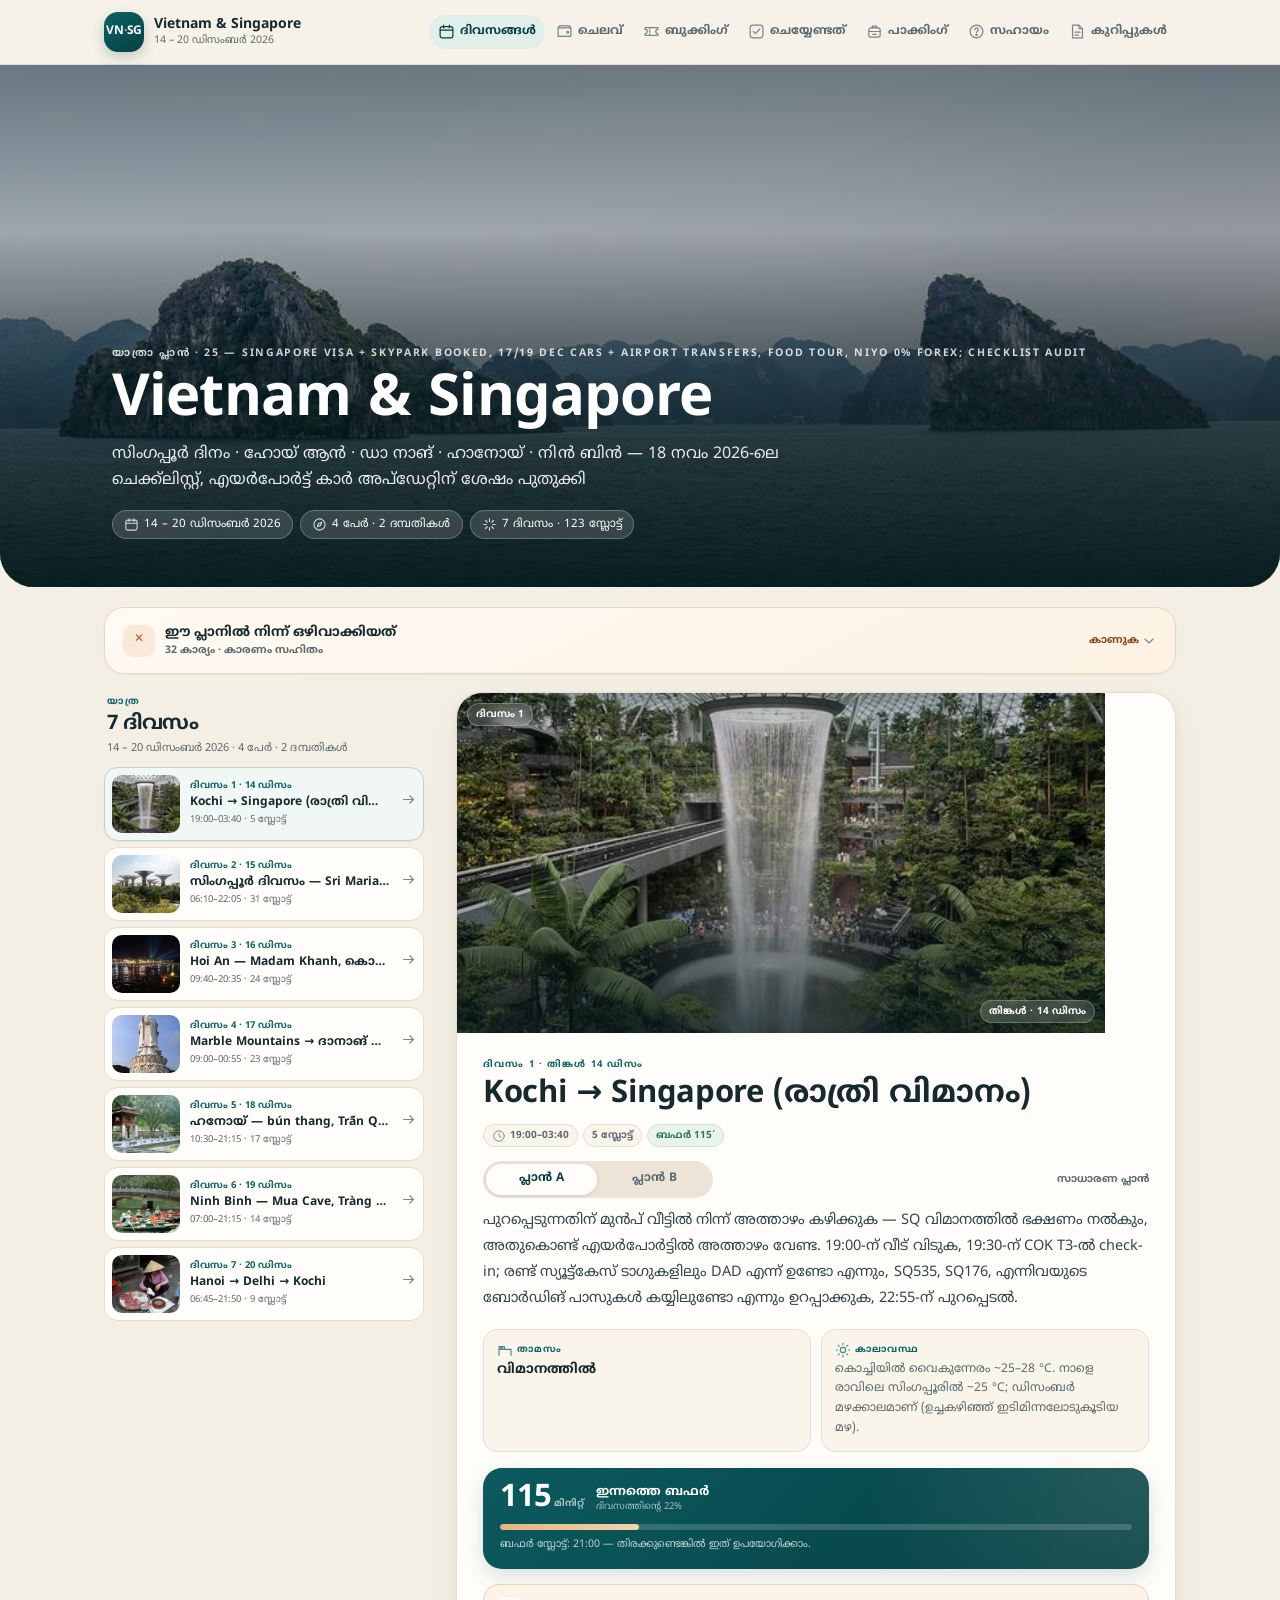
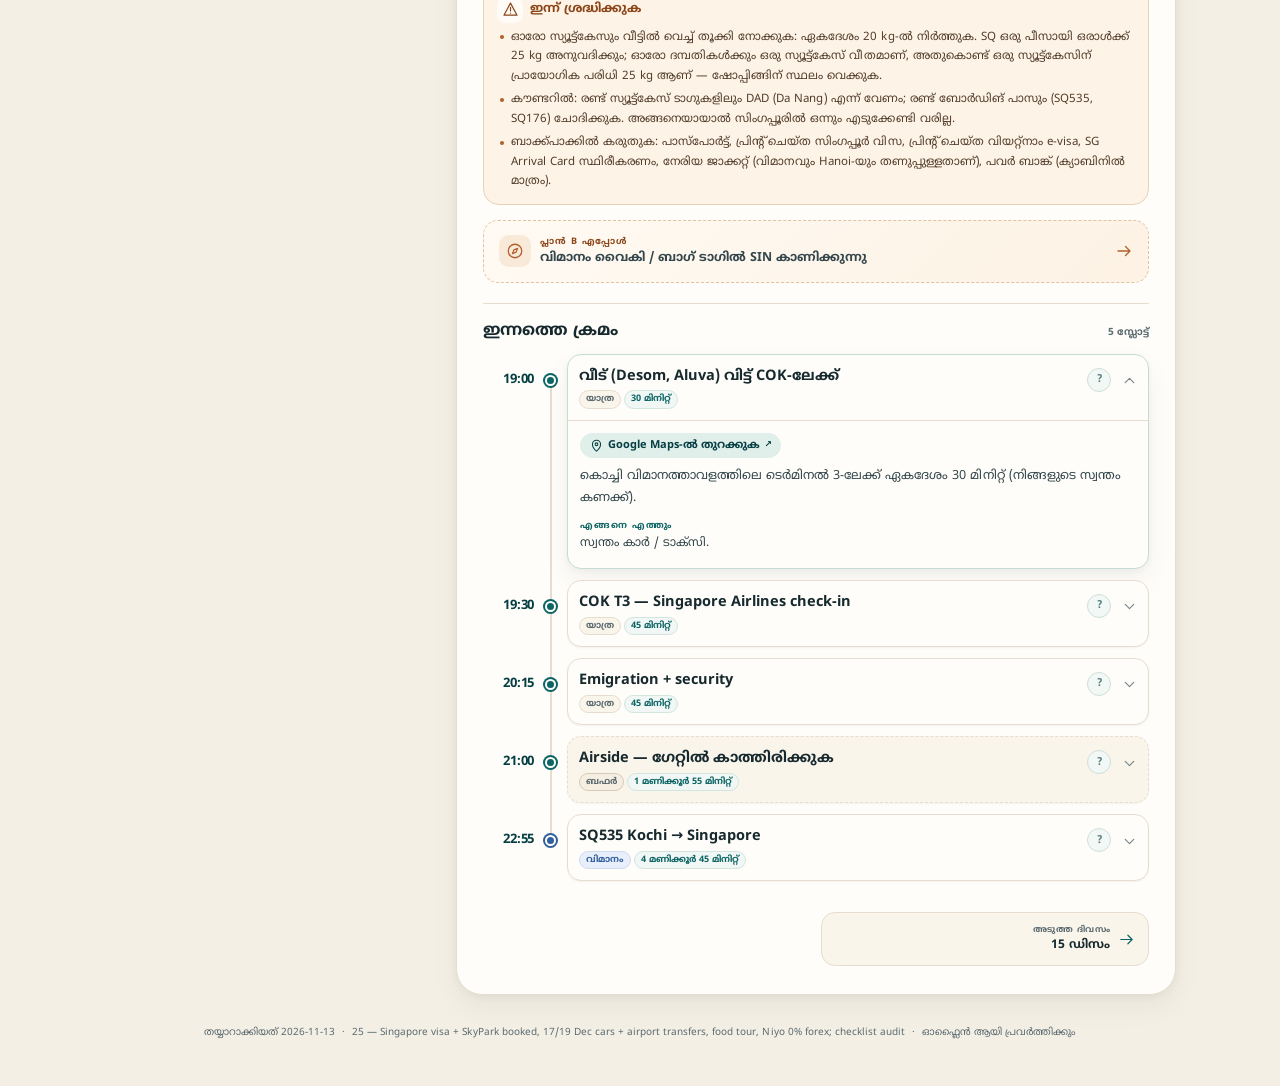
==== index.html @ e46c04f8 "Add files via upload" ====
<!doctype html>
<html lang="ml">
  <head>
    <meta charset="utf-8" />
    <meta name="viewport" content="width=device-width, initial-scale=1, viewport-fit=cover" />
    <meta name="theme-color" content="#084a4d" />
    <link rel="icon" href="data:," />
    <meta name="description" content="വിയറ്റ്നാം & സിംഗപ്പൂർ — 14–20 ഡിസംബർ 2026. ദിവസാന്തര പ്ലാൻ, ബഫർ, ചെലവ്, ബുക്കിംഗ്, ചെയ്യേണ്ടത്, ഭാഷയും അടിയന്തിര നമ്പറുകളും, കുറിപ്പുകൾ." />
    <title>വിയറ്റ്നാം &amp; സിംഗപ്പൂർ — ഡിസംബർ 2026</title>
    <script defer src="./assets/index-DeMV8W7z.js"></script>
    <link rel="stylesheet" href="./assets/index-BiO8wcJl.css">
  </head>
  <body>
    <div id="root"></div>
  </body>
</html>
---- assets/index-BiO8wcJl.css ----
@font-face{font-family:Noto Sans Malayalam;src:url(./NotoSansMalayalam-Regular-BkFFDQub.ttf) format("truetype");font-weight:400;font-style:normal;font-display:swap}@font-face{font-family:Noto Sans Malayalam;src:url(./NotoSansMalayalam-Bold-B34WZfov.ttf) format("truetype");font-weight:600 800;font-style:normal;font-display:swap}:root{--bg: #f4efe5;--bg-2: #ebe3d4;--card: #fffdf9;--card-2: #faf5ea;--card-3: #f6efe1;--ink: #16292e;--ink-2: #32464c;--muted: #5a6a70;--muted-2: #78868b;--line: #e6ddce;--line-2: #d7cbb8;--teal: #0c6464;--teal-deep: #063f43;--teal-ink: #084c50;--teal-soft: #e0efea;--teal-mist: #f0f7f4;--amber: #b1602c;--amber-ink: #8b4518;--amber-soft: #f9e9d9;--jade: #2c7a54;--jade-soft: #e9f4eb;--danger: #ae4439;--danger-soft: #faeae8;--violet: #6a57a0;--violet-soft: #efecf8;--blue: #2f5f9e;--blue-soft: #e8effa;--shadow-xs: 0 1px 2px rgba(16, 42, 46, .05);--shadow-sm: 0 2px 8px rgba(16, 42, 46, .05), 0 12px 28px rgba(16, 42, 46, .05);--shadow-md: 0 18px 44px rgba(10, 36, 40, .13);--shadow-lg: 0 30px 80px rgba(6, 28, 32, .24);--r-xs: 10px;--r-sm: 14px;--r: 20px;--r-lg: 26px;--r-xl: 32px;--gutter: 14px;--topnav-h: 60px;--bottomnav-h: 66px;--safe-top: env(safe-area-inset-top, 0px);--safe-bottom: env(safe-area-inset-bottom, 0px);--font: "Noto Sans Malayalam", system-ui, -apple-system, "Segoe UI", sans-serif}*,*:before,*:after{box-sizing:border-box}html{-webkit-text-size-adjust:100%;overflow-x:clip;scroll-behavior:smooth}body{margin:0;overflow-x:clip;background:var(--bg);color:var(--ink);font-family:var(--font);font-size:16px;line-height:1.7;letter-spacing:.001em;text-rendering:optimizeLegibility;-webkit-font-smoothing:antialiased}img{max-width:100%;display:block}button,input,select,textarea{font:inherit;color:inherit}button,p,h1,h2,h3,h4{margin:0}ul,ol{margin:0;padding:0;list-style:none}a{color:inherit}[hidden]{display:none!important}::selection{background:#0c64642e}:focus-visible{outline:2px solid var(--teal);outline-offset:3px;border-radius:6px}.app{min-height:100vh;min-height:100dvh;padding-bottom:calc(var(--bottomnav-h) + var(--safe-bottom) + 24px)}main{display:block;min-width:0}.wrap{width:100%;max-width:1120px;margin:0 auto;padding:0 var(--gutter)}.wrap--days{padding-bottom:8px}.page{display:flex;flex-direction:column;gap:14px;padding-top:14px;min-width:0}.skip-link{position:fixed;top:-100px;left:12px;z-index:200;background:var(--teal-deep);color:#fff;padding:10px 14px;border-radius:0 0 12px 12px;font-size:13px;text-decoration:none;transition:top .2s ease}.skip-link:focus{top:0}.topnav{position:sticky;top:0;z-index:50;padding-top:var(--safe-top);background:#f7f2e9e6;border-bottom:1px solid rgba(215,203,184,.62);backdrop-filter:blur(18px) saturate(1.15);-webkit-backdrop-filter:blur(18px) saturate(1.15)}.topnav-in{display:flex;align-items:center;gap:12px;width:100%;max-width:1120px;min-height:var(--topnav-h);margin:0 auto;padding:8px var(--gutter)}.brand{display:flex;align-items:center;gap:10px;min-width:0;padding:0;border:0;background:none;text-align:left;cursor:pointer}.brand-mark{display:flex;align-items:center;justify-content:center;flex:0 0 38px;width:38px;height:38px;border-radius:13px;background:linear-gradient(145deg,var(--teal) 0%,var(--teal-deep) 100%);color:#fff;font-size:10.5px;font-weight:800;letter-spacing:-.03em;line-height:1;white-space:nowrap;box-shadow:0 5px 14px #063f4338}.brand-mark span{color:#e7b47e;margin:0 .5px}.brand-text{display:flex;flex-direction:column;min-width:0}.brand-text b{overflow:hidden;color:var(--ink);font-size:13.5px;font-weight:700;line-height:1.25;white-space:nowrap;text-overflow:ellipsis}.brand-text small{color:var(--muted);font-size:10.5px;line-height:1.45;white-space:nowrap}.topnav-links{display:none;align-items:center;gap:2px;margin-left:auto;min-width:0}.topnav-links button{display:inline-flex;align-items:center;gap:5px;padding:7px 9px;border:0;border-radius:999px;background:none;color:var(--muted);font-size:12px;font-weight:600;white-space:nowrap;cursor:pointer;transition:background .16s ease,color .16s ease}.topnav-links button svg{flex:0 0 auto;opacity:.8}.topnav-links button.on{background:var(--teal-soft);color:var(--teal-deep)}.topnav-links button.on svg{opacity:1}.bottomnav{position:fixed;right:0;bottom:0;left:0;z-index:60;display:grid;grid-template-columns:repeat(5,minmax(0,1fr));gap:2px;padding:6px 6px calc(6px + var(--safe-bottom));background:#fffdf9f2;border-top:1px solid var(--line);box-shadow:0 -10px 32px #102a2e12;backdrop-filter:blur(18px) saturate(1.15);-webkit-backdrop-filter:blur(18px) saturate(1.15)}.bottomnav button{display:flex;flex-direction:column;align-items:center;gap:1px;min-width:0;padding:3px 1px;border:0;border-radius:14px;background:none;color:var(--muted);font-size:10px;font-weight:600;line-height:1.3;cursor:pointer;transition:color .16s ease}.bnav-ico{position:relative;display:grid;place-items:center;width:40px;height:30px;border-radius:11px;transition:background .16s ease,color .16s ease,transform .16s ease}.bottomnav button.on{color:var(--teal-deep)}.bottomnav button.on .bnav-ico{background:var(--teal-soft);color:var(--teal)}.bottomnav button:active .bnav-ico{transform:scale(.94)}.bnav-label{overflow:hidden;max-width:100%;font-size:10px;letter-spacing:-.01em;white-space:nowrap;text-overflow:ellipsis}.bnav-dot{position:absolute;top:2px;right:7px;width:7px;height:7px;border:2px solid var(--card);border-radius:50%;background:var(--amber)}.sheet-layer{position:fixed;inset:0;z-index:120;display:flex;align-items:flex-end;justify-content:center}.sheet-scrim{position:absolute;inset:0;background:#05181c8f;backdrop-filter:blur(3px);-webkit-backdrop-filter:blur(3px);animation:scrim-in .2s ease both}.sheet{position:relative;display:flex;flex-direction:column;width:100%;max-width:660px;max-height:88vh;max-height:88dvh;overflow:hidden;padding-bottom:var(--safe-bottom);border-radius:26px 26px 0 0;background:var(--card);box-shadow:var(--shadow-lg);animation:sheet-up .32s cubic-bezier(.2,.85,.25,1) both}.sheet-grab{flex:0 0 auto;width:40px;height:4px;margin:9px auto 0;border-radius:99px;background:var(--line-2)}.sheet-head{display:flex;align-items:flex-start;gap:12px;flex:0 0 auto;padding:13px 18px 12px;border-bottom:1px solid var(--line);background:var(--card)}.sheet-heading{flex:1;min-width:0}.sheet-eyebrow{margin-bottom:2px;color:var(--teal);font-size:9.5px;font-weight:700;letter-spacing:.14em;text-transform:uppercase}.sheet-heading h2{font-size:20px;font-weight:700;line-height:1.35}.round-btn{display:grid;place-items:center;flex:0 0 auto;width:36px;height:36px;padding:0;border:1px solid var(--line);border-radius:50%;background:var(--card-2);color:var(--ink-2);cursor:pointer;transition:background .15s ease,border-color .15s ease}.round-btn:hover{background:var(--card-3);border-color:var(--line-2)}.sheet-body{flex:1;min-height:0;overflow-y:auto;padding:16px 18px calc(26px + var(--safe-bottom));-webkit-overflow-scrolling:touch;overscroll-behavior:contain}@keyframes sheet-up{0%{transform:translateY(24px);opacity:.6}to{transform:translateY(0);opacity:1}}@keyframes scrim-in{0%{opacity:0}to{opacity:1}}.more-list{display:flex;flex-direction:column;gap:8px}.more-item{display:flex;align-items:center;gap:12px;width:100%;padding:12px;border:1px solid var(--line);border-radius:16px;background:var(--card-2);text-align:left;cursor:pointer;transition:border-color .15s ease,background .15s ease}.more-item.on{border-color:var(--teal);background:var(--teal-mist)}.more-ico{display:grid;place-items:center;flex:0 0 42px;width:42px;height:42px;border-radius:13px;background:var(--card);color:var(--teal);box-shadow:var(--shadow-xs)}.more-text{display:flex;flex:1;flex-direction:column;min-width:0}.more-text b{font-size:14px;line-height:1.4}.more-text small{color:var(--muted);font-size:11px;line-height:1.5}.more-arrow{flex:0 0 auto;color:var(--muted-2)}.more-foot{margin-top:18px;color:var(--muted);font-size:10.5px;text-align:center}.cite-btn{display:inline-flex;align-items:center;justify-content:center;flex:0 0 auto;width:24px;height:24px;padding:0;border:1px solid #cfdcd8;border-radius:50%;background:#f2f8f5;color:#557e7c;font-size:11.5px;font-weight:700;line-height:1;cursor:help;transition:background .15s ease,border-color .15s ease,color .15s ease}.cite-btn:hover,.cite-btn[aria-expanded=true]{border-color:var(--teal);background:var(--teal);color:#fff}.cite-btn.is-doubtful{border-color:#e6c39f;background:var(--amber-soft);color:var(--amber-ink)}.cite-btn.is-wrong{border-color:#e6b5b0;background:var(--danger-soft);color:var(--danger)}.sheet-context{margin-bottom:12px;color:var(--muted);font-size:11.5px;font-weight:600;line-height:1.6}.cite-sheet .qa-list{display:flex;flex-direction:column;gap:10px}.qa{padding:10px 12px;border:1px solid var(--line);border-radius:12px;background:var(--card-2)}.qa-q{display:block;margin-bottom:3px;color:var(--teal-deep);font-size:12.5px;line-height:1.55}.qa-a{display:block;color:var(--ink-2);font-size:12.5px;line-height:1.72}.cite-why{color:var(--ink-2);font-size:13px;line-height:1.78}.verdict{margin-bottom:12px;padding:10px 12px;border-left:4px solid var(--amber);border-radius:4px 12px 12px 4px;background:var(--amber-soft)}.verdict.is-wrong{border-left-color:var(--danger);background:var(--danger-soft)}.verdict b{display:block;margin-bottom:2px;color:var(--amber-ink);font-size:11px;letter-spacing:.08em;text-transform:uppercase}.verdict.is-wrong b{color:var(--danger)}.verdict p{color:var(--ink-2);font-size:12.5px;line-height:1.7}.verdict-better{margin-top:4px;font-weight:600}.ev-list{margin-top:16px;padding-top:12px;border-top:1px solid var(--line)}.ev-head{margin-bottom:7px;color:var(--muted);font-size:9.5px;font-weight:700;letter-spacing:.14em;text-transform:uppercase}.ev{padding:9px 0;border-top:1px solid var(--line)}.ev:first-of-type{border-top:0}.ev-top{display:flex;align-items:flex-start;flex-wrap:wrap;gap:5px 8px}.ev-via{flex:0 0 auto;padding:1px 6px;border-radius:99px;background:var(--teal-soft);color:var(--teal-deep);font-size:9px;font-weight:700;line-height:1.6}.ev-via.v-ticket{background:var(--amber-soft);color:var(--amber-ink)}.ev-via.v-file{background:var(--violet-soft);color:var(--violet)}.ev-via.v-prior{background:var(--blue-soft);color:var(--blue)}.ev-label{flex:1;min-width:0;color:var(--teal-deep);font-size:12px;font-weight:600;line-height:1.55;text-decoration:underline;text-underline-offset:3px;overflow-wrap:break-word}.ev-out{margin-left:3px;font-size:10px}.ev-note{margin-top:3px;color:var(--ink-2);font-size:11.5px;line-height:1.65}.ev-meta{margin-top:2px;color:var(--muted);font-size:10px;line-height:1.5}.hero{position:relative;display:flex;align-items:flex-end;min-height:340px;padding:92px 0 28px;overflow:hidden;background:radial-gradient(circle at 15% 20%,rgba(255,255,255,.14),transparent 45%),linear-gradient(150deg,#0c5c5f,#084a4e 55%,#063b40);color:#fff}.hero-img{position:absolute;inset:0;width:100%;height:100%;object-fit:cover;object-position:center 55%}.hero-scrim{position:absolute;inset:0;background:linear-gradient(to top,#05181bf5,#05181bb8,#05181b42 68%,#05181b80)}.hero-in{position:relative;z-index:1;width:100%;max-width:1120px;margin:0 auto;padding:0 18px}.hero-kicker{margin-bottom:4px;color:#fffc;font-size:10px;font-weight:700;letter-spacing:.16em;text-transform:uppercase}.hero h1{margin-bottom:6px;font-size:clamp(31px,9.2vw,42px);font-weight:700;line-height:1.24;letter-spacing:-.015em;text-wrap:balance}.hero-sub{margin-bottom:13px;color:#ffffffe6;font-size:13px;line-height:1.65;text-wrap:pretty}.hero-facts{display:flex;flex-wrap:wrap;gap:5px}.hero-facts li{display:inline-flex;align-items:center;gap:5px;padding:4px 9px;border:1px solid rgba(255,255,255,.24);border-radius:999px;background:#ffffff24;color:#fff;font-size:10.5px;line-height:1.5;backdrop-filter:blur(5px);-webkit-backdrop-filter:blur(5px)}.hero-facts li svg{opacity:.8}.removed{margin-top:14px;padding:12px;border:1px solid #ead6bd;border-radius:18px;background:linear-gradient(155deg,#fffaf2,#fdf2e4);box-shadow:var(--shadow-xs)}.removed-h2{margin:0}.removed-toggle{display:flex;align-items:center;gap:10px;width:100%;padding:0;border:0;background:none;text-align:left;cursor:pointer}.removed-ico{display:grid;place-items:center;flex:0 0 32px;width:32px;height:32px;border-radius:10px;background:var(--amber-soft);color:var(--amber);font-size:12px;font-weight:700}.removed-headtext{display:flex;flex:1;flex-direction:column;min-width:0}.removed-title{color:var(--ink);font-size:13.5px;font-weight:700;line-height:1.45}.removed-sub{color:var(--muted);font-size:10.5px;line-height:1.5}.removed-action{display:inline-flex;align-items:center;gap:2px;flex:0 0 auto;color:var(--amber-ink);font-size:10.5px;font-weight:700;white-space:nowrap}.removed-action .chev{width:16px;height:16px;margin:0}.removed-list{margin-top:10px;padding-top:6px;border-top:1px solid #eddcc4}.removed-item{padding:9px 0;border-top:1px solid rgba(237,220,196,.7)}.removed-item:first-child{border-top:0}.removed-line{display:flex;align-items:baseline;flex-wrap:wrap;gap:4px 8px}.removed-line b{font-size:12.5px;line-height:1.5}.removed-saving{padding:1px 6px;border-radius:99px;background:var(--jade-soft);color:var(--jade);font-size:9.5px;font-weight:700;white-space:nowrap}.removed-item p{margin-top:2px;color:var(--ink-2);font-size:11.5px;line-height:1.7}.removed-item p.clamp{display:-webkit-box;overflow:hidden;-webkit-box-orient:vertical;-webkit-line-clamp:3}.tiny-link{margin-top:4px;padding:0;border:0;background:none;color:var(--amber-ink);font-size:10.5px;font-weight:700;text-decoration:underline;text-underline-offset:3px;cursor:pointer}.page-head{position:relative;min-height:138px;padding:20px 18px 18px;overflow:hidden;border-radius:22px;background:radial-gradient(circle at 92% 15%,rgba(231,180,126,.22),transparent 38%),radial-gradient(circle at 8% 100%,rgba(255,255,255,.08),transparent 42%),linear-gradient(140deg,#0b5a5e,#08464a 58%,#063a3f);color:#fff;box-shadow:0 14px 34px #06363a2e}.page-head:after{content:"";position:absolute;right:-42px;bottom:-64px;width:190px;height:190px;border:1px solid rgba(255,255,255,.09);border-radius:50%}.page-head-in{position:relative;z-index:1;max-width:560px}.page-kicker{margin-bottom:3px;color:#ffffffad;font-size:9.5px;font-weight:700;letter-spacing:.16em;text-transform:uppercase}.page-head h1{font-size:clamp(27px,7.4vw,34px);font-weight:700;line-height:1.25;letter-spacing:-.01em}.page-sub{margin-top:5px;color:#ffffffc7;font-size:12px;line-height:1.62;text-wrap:pretty}.page-head-mark{position:absolute;right:6px;bottom:-18px;z-index:0;color:#fff;opacity:.1}.card{min-width:0;padding:16px 14px;border:1px solid var(--line);border-radius:20px;background:var(--card);box-shadow:var(--shadow-xs)}.sec-title{font-size:16px;font-weight:700;line-height:1.45;letter-spacing:-.005em}.sec-sub{margin-top:3px;color:var(--muted);font-size:11.5px;line-height:1.6}.section-head{margin-bottom:8px}.seg{display:flex;gap:2px;width:100%;padding:3px;border-radius:999px;background:#ece4d6}.seg button{flex:1;padding:7px 10px;border:0;border-radius:999px;background:none;color:var(--muted);font-size:12px;font-weight:600;line-height:1.4;white-space:nowrap;cursor:pointer;transition:background .16s ease,color .16s ease,box-shadow .16s ease}.seg button.on{background:var(--card);color:var(--teal-deep);box-shadow:0 1px 4px #102a2e1f}.seg button.on.alt{background:var(--amber);color:#fff;box-shadow:0 3px 9px #b1602c3d}.link-btn{padding:2px 0;border:0;background:none;color:var(--teal);font-size:11.5px;font-weight:700;line-height:1.5;text-decoration:underline;text-underline-offset:3px;cursor:pointer}.chev{flex:0 0 auto;width:19px;height:19px;color:var(--muted-2);transition:transform .22s ease}.chev.open{transform:rotate(180deg)}.fine{margin:0;color:var(--muted);font-size:10.5px;line-height:1.7}.callout{padding:12px 13px;border:1px solid #ead6bd;border-radius:16px;background:var(--amber-soft)}.callout-head{display:flex;align-items:center;gap:7px;margin-bottom:5px}.callout-ico{display:grid;place-items:center;flex:0 0 26px;width:26px;height:26px;border-radius:8px;background:#ffffffad;color:var(--amber-ink)}.callout-head h3{color:var(--amber-ink);font-size:12.5px;font-weight:700;line-height:1.45}.callout-head .cite-btn{margin-left:auto}.callout ul{display:flex;flex-direction:column;gap:4px;padding-left:2px}.callout li{position:relative;padding-left:12px;color:#523c2b;font-size:11.5px;line-height:1.7}.callout li:before{content:"";position:absolute;top:.68em;left:1px;width:4px;height:4px;border-radius:50%;background:var(--amber)}.callout p{color:#523c2b;font-size:11.5px;line-height:1.7}.callout--watch{border-color:#e9d2b4;background:#fdf3e6}.callout--warn{border-color:#ecc4bf;background:var(--danger-soft)}.callout--warn .callout-ico{color:var(--danger)}.callout--warn .callout-head h3,.callout--warn p{color:#6f2f28}.callout--warn p{font-size:11.5px}.days-layout{display:block;min-width:0}.days-aside{display:none}.days-main{min-width:0}.daystrip{position:sticky;top:calc(var(--topnav-h) + var(--safe-top));z-index:35;display:flex;gap:5px;margin:0 calc(var(--gutter) * -1);padding:7px var(--gutter);overflow-x:auto;border-bottom:1px solid rgba(215,203,184,.72);background:#f4efe5f0;scrollbar-width:none;backdrop-filter:blur(12px);-webkit-backdrop-filter:blur(12px)}.daystrip::-webkit-scrollbar{display:none}.daystrip button{display:flex;flex:0 0 auto;flex-direction:column;align-items:center;justify-content:center;width:47px;height:53px;padding:3px 2px;border:1px solid var(--line);border-radius:14px;background:#fffdf9c7;color:var(--muted);line-height:1.2;cursor:pointer;transition:background .16s ease,border-color .16s ease,color .16s ease,transform .16s ease}.daystrip button b{font-size:16px;font-weight:700;letter-spacing:-.02em}.daystrip button span{margin-top:1px;font-size:9px;font-weight:600;white-space:nowrap}.daystrip button.on{border-color:var(--teal-deep);background:var(--teal-deep);color:#fff;box-shadow:0 4px 12px #063f4338}.daystrip button:active{transform:scale(.96)}.aside-head{padding:2px 3px 9px}.aside-kicker{color:var(--teal);font-size:9.5px;font-weight:700;letter-spacing:.16em;text-transform:uppercase}.aside-head h2{margin-top:1px;font-size:20px;line-height:1.35;letter-spacing:-.02em}.aside-head>p:last-child{margin-top:2px;color:var(--muted);font-size:11px;line-height:1.55}.daylist{display:flex;flex-direction:column;gap:6px}.daylist button{display:grid;grid-template-columns:62px minmax(0,1fr) 15px;align-items:center;gap:10px;width:100%;padding:7px;border:1px solid var(--line);border-radius:14px;background:var(--card);text-align:left;cursor:pointer;transition:border-color .15s ease,background .15s ease,box-shadow .15s ease}.daylist button:hover{border-color:var(--line-2)}.daylist button.on{border-color:#b9d6d0;background:var(--teal-mist);box-shadow:var(--shadow-xs)}.daylist-photo{display:block;width:62px;height:54px;overflow:hidden;border-radius:10px;background:linear-gradient(150deg,var(--teal),var(--teal-deep))}.daylist-photo img{width:100%;height:100%;object-fit:cover}.daylist-text{display:flex;flex-direction:column;min-width:0}.daylist-date{color:var(--teal);font-size:9.5px;font-weight:700;line-height:1.4}.daylist-text b{overflow:hidden;margin:1px 0;font-size:12px;font-weight:700;line-height:1.45;text-overflow:ellipsis;white-space:nowrap}.daylist-meta{color:var(--muted);font-size:9.5px;line-height:1.5}.daylist-arrow{color:var(--muted-2)}.day{min-width:0;margin-top:10px;overflow:clip;border:1px solid var(--line);border-radius:22px;background:var(--card);box-shadow:var(--shadow-sm);scroll-margin-top:calc(var(--topnav-h) + 70px + var(--safe-top))}.day-hero{position:relative;aspect-ratio:16 / 9.4;max-height:280px;overflow:hidden;background:linear-gradient(150deg,var(--teal),var(--teal-deep))}.day-hero img{width:100%;height:100%;object-fit:cover}.day-hero-shade{position:absolute;inset:0;background:linear-gradient(to top,rgba(5,26,29,.72) 0%,rgba(5,26,29,.2) 38%,transparent 65%),linear-gradient(to bottom,rgba(5,26,29,.32),transparent 32%)}.day-hero-badge,.day-hero-date{position:absolute;z-index:1;padding:3px 8px;border:1px solid rgba(255,255,255,.24);border-radius:999px;background:#ffffff29;color:#fff;font-size:10px;font-weight:700;line-height:1.5;backdrop-filter:blur(6px);-webkit-backdrop-filter:blur(6px)}.day-hero-badge{top:10px;left:10px}.day-hero-date{right:10px;bottom:10px}.day-body{min-width:0;padding:16px 13px 20px;overflow-wrap:break-word}.day-eyebrow{margin-bottom:2px;color:var(--teal);font-size:9.5px;font-weight:700;letter-spacing:.12em;text-transform:uppercase}.day-title{margin-bottom:8px;font-size:clamp(21px,6.2vw,27px);font-weight:700;line-height:1.38;letter-spacing:-.01em;text-wrap:balance;overflow-wrap:break-word}.day-meta{display:flex;flex-wrap:wrap;gap:5px}.metachip{display:inline-flex;align-items:center;gap:4px;padding:3px 8px;border:1px solid var(--line);border-radius:999px;background:var(--card-2);color:var(--muted);font-size:10px;font-weight:600;line-height:1.5;white-space:nowrap}.metachip svg{opacity:.72}.metachip.jade{border-color:#cfe4d5;background:var(--jade-soft);color:var(--jade)}.day-toolbar{display:flex;flex-wrap:wrap;align-items:center;gap:5px 10px;margin:14px 0 10px}.day-toolbar .seg{flex:1 1 190px}.toolbar-note{flex:1 1 100%;color:var(--muted);font-size:10.5px;font-weight:600;line-height:1.5}.day-summary{color:var(--ink-2);font-size:13.5px;line-height:1.8;text-wrap:pretty}.facts{display:grid;grid-template-columns:1fr;gap:7px;margin:13px 0}.fact{min-width:0;padding:10px 11px;border:1px solid var(--line);border-radius:14px;background:var(--card-2)}.fact-label{display:flex;align-items:center;gap:4px;margin-bottom:2px;color:var(--teal);font-size:9.5px;font-weight:700;letter-spacing:.1em;text-transform:uppercase}.fact-label svg{opacity:.76}.fact b{display:block;font-size:12.5px;font-weight:700;line-height:1.5}.fact p{color:var(--muted);font-size:11.5px;line-height:1.65}.fact-link{display:inline-flex;align-items:center;gap:3px;margin-top:4px;color:var(--teal);font-size:10.5px;font-weight:700;line-height:1.5;text-decoration:underline;text-underline-offset:3px}.buffer{margin:12px 0;padding:13px 14px;border-radius:17px;background:radial-gradient(circle at 100% 0%,rgba(255,255,255,.13),transparent 42%),linear-gradient(135deg,#0b5a5e,#063f43);color:#fff;box-shadow:0 8px 22px #063a3e26}.buffer-top{display:flex;align-items:center;gap:12px}.buffer-num{display:flex;align-items:baseline;gap:3px;flex:0 0 auto;font-size:27px;font-weight:700;line-height:1;letter-spacing:-.03em}.buffer-num small{color:#ffffffa8;font-size:9.5px;font-weight:600;letter-spacing:0}.buffer-label{display:flex;flex:1;flex-direction:column;min-width:0;font-size:11.5px;font-weight:600;line-height:1.45}.buffer-label small{color:#ffffff9e;font-size:9.5px;font-weight:400}.buffer-bar{height:6px;margin:9px 0 7px;overflow:hidden;border-radius:99px;background:#ffffff2b}.buffer-bar span{display:block;height:100%;border-radius:inherit;background:linear-gradient(90deg,#e7b47e,#f3d2ae)}.buffer p{color:#ffffffbd;font-size:10.5px;line-height:1.6}.planb-hint{display:flex;align-items:center;gap:9px;width:100%;margin:12px 0;padding:11px 12px;border:1px dashed #e0c3a1;border-radius:15px;background:linear-gradient(135deg,#fffaf3,#fdf2e4);text-align:left;cursor:pointer}.planb-hint-icon{display:grid;place-items:center;flex:0 0 32px;width:32px;height:32px;border-radius:10px;background:var(--amber-soft);color:var(--amber)}.planb-hint-copy{display:flex;flex:1;flex-direction:column;min-width:0}.planb-hint-copy>span{color:var(--amber-ink);font-size:9px;font-weight:700;letter-spacing:.1em;text-transform:uppercase}.planb-hint-copy b{color:var(--ink-2);font-size:11.5px;font-weight:600;line-height:1.55}.planb-hint>svg{flex:0 0 auto;color:var(--amber)}.trigger-card{margin:12px 0 8px;padding:12px 13px;border:1px solid #e8c9a9;border-left:4px solid var(--amber);border-radius:4px 14px 14px 4px;background:var(--amber-soft)}.trigger-top{display:flex;align-items:center;justify-content:space-between;gap:8px}.trigger-label{color:var(--amber-ink);font-size:9.5px;font-weight:700;letter-spacing:.12em;text-transform:uppercase}.trigger-card p{margin-top:2px;color:#543a26;font-size:12px;line-height:1.7}.planb-summary{margin-bottom:10px;color:var(--muted);font-size:11.5px;line-height:1.7}.timeline-head{display:flex;align-items:baseline;justify-content:space-between;gap:8px;margin:16px 0 9px;padding-top:13px;border-top:1px solid var(--line)}.timeline-head h2{font-size:15px;font-weight:700;line-height:1.4}.timeline-head span{color:var(--muted);font-size:10px;font-weight:600;white-space:nowrap}.timeline{position:relative;display:flex;flex-direction:column;min-width:0}.slot{position:relative;display:grid;grid-template-columns:40px 14px minmax(0,1fr);gap:0 5px;min-width:0;padding-bottom:9px}.slot-time{padding-top:15px;color:var(--teal-deep);font-size:11.5px;font-weight:700;line-height:1.3;letter-spacing:-.02em;text-align:right;font-variant-numeric:tabular-nums}.slot-rail{position:relative;display:flex;align-items:flex-start;justify-content:center;padding-top:18px}.slot-rail:before{content:"";position:absolute;top:0;bottom:-9px;left:50%;width:2px;transform:translate(-50%);background:var(--line)}.slot:first-child .slot-rail:before{top:18px}.slot:last-child .slot-rail:before{bottom:auto;height:24px}.slot-dot{position:relative;z-index:1;width:10px;height:10px;border:2px solid var(--card);border-radius:50%;background:var(--teal);box-shadow:0 0 0 2px var(--teal)}.tone-sight .slot-dot{background:var(--amber);box-shadow:0 0 0 2px var(--amber)}.tone-food .slot-dot{background:#c0703b;box-shadow:0 0 0 2px #c0703b}.tone-shop .slot-dot{background:var(--violet);box-shadow:0 0 0 2px var(--violet)}.tone-rest .slot-dot{background:var(--jade);box-shadow:0 0 0 2px var(--jade)}.tone-flight .slot-dot{background:var(--blue);box-shadow:0 0 0 2px var(--blue)}.tone-buffer .slot-dot{background:var(--muted-2);box-shadow:0 0 0 2px var(--muted-2)}.tone-planb .slot-dot{background:var(--amber);box-shadow:0 0 0 2px var(--amber)}.slot-card{position:relative;min-width:0;overflow:visible;border:1px solid var(--line);border-radius:14px;background:var(--card);box-shadow:var(--shadow-xs);transition:border-color .18s ease,box-shadow .18s ease}.slot.open .slot-card{border-color:#c5dbd6;box-shadow:var(--shadow-sm)}.slot.is-buffer .slot-card{background:var(--card-2);border-style:dashed}.slot-btn{display:flex;align-items:center;gap:9px;width:100%;min-width:0;padding:9px 29px 9px 9px;border:0;border-radius:14px;background:none;color:inherit;text-align:left;cursor:pointer}.slot.has-cite .slot-btn{padding-right:55px}.slot-thumb{flex:0 0 48px;width:48px;height:48px;border-radius:10px;background:var(--teal-soft);object-fit:cover}.slot-text{display:flex;flex:1;flex-direction:column;gap:3px;min-width:0}.slot-title{color:var(--ink);font-size:13px;font-weight:700;line-height:1.5;overflow-wrap:break-word}.slot-tags{display:flex;flex-wrap:wrap;gap:3px}.tag{display:inline-block;padding:1px 6px;border:1px solid var(--line);border-radius:99px;background:var(--card-2);color:var(--muted);font-size:9px;font-style:normal;font-weight:600;line-height:1.6;white-space:nowrap}.tone-sight .tag:first-child{border-color:#edd5bd;background:var(--amber-soft);color:var(--amber-ink)}.tone-food .tag:first-child{border-color:#ecd2bf;background:#fbeee3;color:#9a5326}.tone-shop .tag:first-child{border-color:#dcd5ee;background:var(--violet-soft);color:var(--violet)}.tone-rest .tag:first-child{border-color:#cfe4d5;background:var(--jade-soft);color:var(--jade)}.tone-flight .tag:first-child{border-color:#cedcef;background:var(--blue-soft);color:var(--blue)}.tone-buffer .tag:first-child,.tag.buf{border-color:var(--line-2);background:var(--card-3);color:var(--muted)}.tag.dur{border-color:#d4e5e0;background:var(--teal-mist);color:var(--teal)}.tag.step{border-color:#e8c9a9;background:var(--amber-soft);color:var(--amber-ink)}.slot-chev{position:absolute;top:13px;right:8px;display:grid;place-items:center;width:18px;height:18px;color:var(--muted-2)}.slot-chev .chev{width:17px;height:17px}.slot .cite-btn{position:absolute;top:11px;right:33px;z-index:2;width:22px;height:22px;font-size:11px}.slot .cite-btn:focus-visible{z-index:3}.slot-collapse{display:grid;grid-template-rows:0fr;transition:grid-template-rows .26s ease}.slot-collapse[data-open=true]{grid-template-rows:1fr}.slot-collapse-in{min-height:0;overflow:hidden}.slot-body{padding:0 10px;border-top:1px solid transparent}.slot-collapse[data-open=true] .slot-body{padding-top:10px;padding-bottom:11px;border-top-color:var(--line)}.map-link{display:inline-flex;align-items:center;gap:4px;margin-bottom:8px;padding:4px 9px;border-radius:99px;background:var(--teal-soft);color:var(--teal-deep);font-size:10.5px;font-weight:700;line-height:1.6;text-decoration:none}.map-out{font-size:9px}.slot-photo{width:100%;aspect-ratio:16 / 9;margin-bottom:8px;border-radius:11px;object-fit:cover}.slot-detail{color:var(--ink-2);font-size:12px;line-height:1.75;overflow-wrap:break-word}.slot-row{margin-top:8px}.row-label{display:block;margin-bottom:1px;color:var(--teal);font-size:9px;font-weight:700;letter-spacing:.1em;text-transform:uppercase}.slot-row p{color:var(--ink-2);font-size:11.5px;line-height:1.7;overflow-wrap:break-word}.slot-row.cost .row-label{color:var(--amber)}.slot-row.tip{padding:7px 9px;border-radius:10px;background:var(--amber-soft)}.slot-row.tip .row-label{color:var(--amber-ink)}.slot-row.tip p{color:#543a26}.slot-row.tip .row-label{margin-bottom:0}.slot-row.tip .row-label+p{margin-top:1px}.day-pager{display:grid;grid-template-columns:1fr 1fr;gap:7px;margin-top:16px}.pager-btn{display:flex;align-items:center;gap:8px;min-width:0;padding:9px 10px;border:1px solid var(--line);border-radius:13px;background:var(--card-2);text-align:left;cursor:pointer;transition:border-color .15s ease,background .15s ease}.pager-btn:hover{border-color:var(--line-2);background:var(--card-3)}.pager-btn span{display:flex;flex-direction:column;min-width:0;font-size:11.5px;font-weight:700;line-height:1.45}.pager-btn small{color:var(--muted);font-size:8.5px;font-weight:600;letter-spacing:.05em;text-transform:uppercase}.pager-btn.next{justify-content:flex-end;text-align:right}.pager-btn svg{flex:0 0 auto;color:var(--teal)}.totals{display:grid;grid-template-columns:repeat(2,minmax(0,1fr));gap:7px}.total{min-width:0;padding:11px 12px;border:1px solid var(--line);border-radius:17px;background:var(--card);box-shadow:var(--shadow-xs)}.total span{display:block;overflow:hidden;color:var(--muted);font-size:9px;font-weight:700;letter-spacing:.08em;text-transform:uppercase;white-space:nowrap;text-overflow:ellipsis}.total b{display:block;margin:1px 0;color:var(--teal-deep);font-size:clamp(20px,6vw,26px);font-weight:700;line-height:1.25;letter-spacing:-.035em;white-space:nowrap}.total small{display:block;color:var(--muted);font-size:9.5px;line-height:1.4}.total.dark{border-color:transparent;background:radial-gradient(circle at 100% 0%,rgba(231,180,126,.22),transparent 48%),linear-gradient(140deg,#0b5a5e,#063f43);box-shadow:0 8px 20px #063a3e24}.total.dark span{color:#ffffffad}.total.dark b{color:#fff}.total.dark small{color:#ffffff9e}.mt-top{display:flex;flex-wrap:wrap;align-items:center;gap:6px 10px;margin-bottom:13px}.mt-top .seg{flex:1 1 190px}.mt-all{flex:0 0 auto;font-size:10.5px}.cap{margin:11px 0 4px;padding:9px 11px;border:1px solid var(--line);border-radius:13px;background:var(--card-2)}.cap-head{display:flex;align-items:baseline;justify-content:space-between;gap:8px;color:var(--muted);font-size:10.5px;line-height:1.5}.cap-head b{color:var(--teal-deep);font-size:12.5px;white-space:nowrap}.cap-bar{display:flex;height:7px;margin:6px 0 4px;overflow:hidden;border-radius:99px;background:#e6ddce}.cap-used{height:100%;background:var(--teal)}.cap-over{height:100%;background:var(--danger)}.cap-note{color:var(--muted);font-size:9.5px;line-height:1.5}.mtree{margin-top:8px}.mgroup{border-top:1px solid var(--line)}.mgroup:first-child{border-top:0}.mgroup-toggle{display:grid;grid-template-columns:32px minmax(0,1fr) auto 18px;align-items:center;gap:8px;width:100%;padding:10px 0;border:0;background:none;text-align:left;cursor:pointer}.mgroup-ico{display:grid;place-items:center;width:32px;height:32px;border:1px solid var(--line);border-radius:10px;background:var(--card-2);font-size:15px;line-height:1}.mgroup-main{display:flex;flex-direction:column;min-width:0}.mgroup-label{overflow:hidden;font-size:12.5px;font-weight:700;line-height:1.45;text-overflow:ellipsis;white-space:nowrap}.mgroup-pct{color:var(--muted);font-size:9.5px;font-weight:600;line-height:1.4}.mgroup-amt{color:var(--teal-deep);font-size:12px;font-weight:700;line-height:1.4;white-space:nowrap}.mgroup-toggle .chev{width:17px;height:17px}.mgroup-track{height:3px;margin:0 0 7px 40px;overflow:hidden;border-radius:99px;background:#ece4d7}.mgroup-track span{display:block;height:100%;border-radius:inherit;background:linear-gradient(90deg,var(--teal),#5ba39a)}.mgroup-items{padding:1px 0 9px 40px}.mleaf{display:flex;align-items:baseline;justify-content:space-between;gap:10px;padding:5px 0;border-top:1px dashed #ece4d7}.mleaf:first-child{border-top:0}.mleaf-label{min-width:0;color:var(--ink-2);font-size:11.5px;line-height:1.55}.mleaf-detail{display:block;color:var(--muted);font-size:9.5px;line-height:1.5}.mleaf-amt{flex:0 0 auto;color:var(--ink-2);font-size:10.5px;font-weight:600;line-height:1.5;white-space:nowrap}.mgroup-cite{display:flex;align-items:center;gap:6px;margin-top:3px;color:var(--muted);font-size:9.5px}.line-total{display:flex;align-items:baseline;justify-content:space-between;gap:8px;margin-top:8px;padding-top:9px;border-top:2px solid var(--ink);font-size:11.5px;font-weight:600}.line-total b{color:var(--teal-deep);font-size:16px;font-weight:700;white-space:nowrap}.verified{margin-top:8px}.vrow{display:grid;grid-template-columns:minmax(0,1fr) auto;gap:1px 10px;padding:9px 0;border-top:1px solid var(--line)}.vrow:first-child{border-top:0}.vlabel{display:flex;align-items:center;gap:5px;min-width:0;font-size:11.5px;font-weight:600;line-height:1.5}.vamt{color:var(--teal-deep);font-size:12px;font-weight:700;line-height:1.5;text-align:right;white-space:nowrap}.vamt small{display:block;color:var(--muted);font-size:9.5px;font-weight:400;line-height:1.4}.vsrc{display:flex;grid-column:1 / -1;justify-content:space-between;gap:8px;color:var(--muted);font-size:9.5px;line-height:1.5}.vdate{flex:0 0 auto;color:var(--muted-2);white-space:nowrap}.basis summary,.credits summary{display:flex;align-items:center;justify-content:space-between;gap:10px;list-style:none;cursor:pointer}.basis summary::-webkit-details-marker,.credits summary::-webkit-details-marker{display:none}.basis summary span{font-size:12.5px;font-weight:700}.basis[open] summary .chev,.credits[open] summary .chev{transform:rotate(180deg)}.basis p{margin-top:8px;color:var(--ink-2);font-size:12px;line-height:1.75}.progress-card{display:flex;align-items:center;gap:12px}.ring{position:relative;display:grid;place-items:center;flex:0 0 66px;width:66px;height:66px;border-radius:50%;background:conic-gradient(var(--teal) calc(var(--p) * 1%),#e8e0d2 0)}.ring:before{content:"";position:absolute;inset:7px;border-radius:50%;background:var(--card)}.ring span{position:relative;z-index:1;color:var(--teal-deep);font-size:12px;font-weight:700;letter-spacing:-.03em}.progress-copy{flex:1;min-width:0}.progress-copy p{color:var(--muted);font-size:9.5px;font-weight:700;letter-spacing:.08em;text-transform:uppercase}.progress-copy b{display:block;color:var(--ink);font-size:20px;font-weight:700;line-height:1.3;letter-spacing:-.02em}.progress-copy small{display:block;color:var(--muted);font-size:9.5px;line-height:1.45}.progress-card .reset{flex:0 0 auto;align-self:flex-start;font-size:9.5px}.todo-group{padding:0;overflow:hidden}.group-head{display:flex;align-items:center;justify-content:space-between;gap:8px;padding:12px 13px 9px;border-bottom:1px solid var(--line);background:var(--card-2)}.group-head h2{font-size:13.5px;font-weight:700;line-height:1.4}.group-count{flex:0 0 auto;padding:2px 7px;border-radius:99px;background:var(--teal-soft);color:var(--teal-deep);font-size:9.5px;font-weight:700;line-height:1.6}.todo-group ul{padding:0 13px}.todo-item{padding:9px 0;border-top:1px solid var(--line)}.todo-item:first-child{border-top:0}.todo{display:flex;align-items:flex-start;gap:9px;cursor:pointer}.todo input{position:absolute;width:1px;height:1px;opacity:0;pointer-events:none}.box{display:grid;place-items:center;flex:0 0 23px;width:23px;height:23px;margin-top:1px;border:1.8px solid var(--line-2);border-radius:8px;background:#fff;transition:background .16s ease,border-color .16s ease}.box svg{width:13px;height:13px;color:#fff;opacity:0;transform:scale(.7);transition:opacity .16s ease,transform .16s ease}.todo input:checked+.box{border-color:var(--teal);background:var(--teal)}.todo input:checked+.box svg{opacity:1;transform:scale(1)}.todo input:focus-visible+.box{outline:2px solid var(--teal);outline-offset:2px}.todo-text{display:flex;flex:1;flex-direction:column;gap:2px;min-width:0}.todo-what{color:var(--ink);font-size:12.5px;font-weight:400;line-height:1.65;overflow-wrap:break-word;transition:color .16s ease}.todo-why{color:var(--muted);font-size:10.5px;line-height:1.65;overflow-wrap:break-word}.todo.done .todo-what{color:var(--muted-2);text-decoration:line-through;text-decoration-thickness:1px}.todo.done .todo-why{opacity:.65}.pk-qty{color:var(--amber-ink);font-size:10.5px;font-weight:700}.pk-bag{align-self:flex-start;margin-top:1px;padding:1px 6px;border-radius:99px;background:var(--blue-soft);color:var(--blue);font-size:9px;font-weight:700;line-height:1.6}.todo-extra{display:flex;align-items:flex-start;flex-wrap:wrap;gap:7px;margin:5px 0 1px 32px}.contact{display:flex;flex-direction:column;gap:4px;max-width:100%;margin-top:5px;padding:8px 9px;border:1px solid var(--line);border-radius:11px;background:var(--card-2)}.contact-label{color:var(--muted);font-size:8.5px;font-weight:700;letter-spacing:.1em;text-transform:uppercase}.contact-row{display:flex;align-items:center;flex-wrap:wrap;gap:5px}.contact-cta{display:inline-flex;align-items:center;gap:3px;padding:4px 9px;border-radius:999px;background:var(--teal);color:#fff;font-size:10.5px;font-weight:700;line-height:1.6;text-decoration:none}.contact-cta.flat{background:var(--card);color:var(--ink-2);border:1px solid var(--line)}.contact-arrow{font-size:8.5px}.contact-phone{display:inline-flex;align-items:center;gap:4px;padding:3px 8px;border:1px solid var(--line);border-radius:999px;background:#fff;color:var(--teal-deep);font-size:10.5px;font-weight:700;line-height:1.6;text-decoration:none}.contact-note{color:var(--muted);font-size:9.5px;font-style:normal;line-height:1.55}.book-card{display:flex;flex-direction:column;gap:7px}.book-top{display:flex;flex-direction:column;align-items:flex-start;gap:5px}.book-top h2{display:block;width:100%;min-width:0;font-size:13.5px;font-weight:700;line-height:1.5}.book-top h2 .cite-btn{margin-left:4px;vertical-align:-5px}.book-cost{display:inline-block;max-width:100%;padding:2px 7px;border-radius:9px;background:var(--amber-soft);color:var(--amber-ink);font-size:10px;font-weight:700;line-height:1.65;white-space:normal}.book-meta{display:flex;flex-wrap:wrap;gap:4px}.chip{display:inline-flex;align-items:center;gap:3px;padding:2px 7px;border:1px solid var(--line);border-radius:99px;background:var(--card-2);color:var(--muted);font-size:9.5px;line-height:1.6}.chip svg{opacity:.7}.chip.where{border-color:#d6e2f1;background:var(--blue-soft);color:#2c568e}.book-note{color:var(--muted);font-size:11px;line-height:1.7}.phrases{display:flex;flex-direction:column}.phrase{padding:10px 0;border-top:1px solid var(--line)}.phrase:first-child{border-top:0;padding-top:2px}.phrase-top{display:flex;align-items:flex-start;justify-content:space-between;gap:8px}.phrase-vi{color:var(--teal-deep);font-size:17px;font-weight:700;line-height:1.4;letter-spacing:-.01em}.phrase-ml{margin-top:1px;color:var(--ink-2);font-size:12.5px;line-height:1.65}.phrase-say{margin-top:4px;color:var(--muted);font-size:10.5px;line-height:1.6}.phrase-say span{color:var(--teal);font-size:8.5px;font-weight:700;letter-spacing:.1em;text-transform:uppercase}.phrase-note{margin-top:5px;padding:6px 8px;border-radius:9px;background:var(--amber-soft);color:#644327;font-size:10px;line-height:1.65}.emg{display:grid;grid-template-columns:minmax(0,1fr);gap:7px}.emg-card{position:relative;min-width:0;padding:7px 8px;border:1px solid var(--line);border-radius:13px;background:var(--card-2)}.emg-call{display:flex;align-items:center;gap:9px;min-width:0;color:inherit;text-decoration:none}.emg-ico{display:grid;place-items:center;flex:0 0 34px;width:34px;height:34px;border-radius:11px;background:var(--teal);color:#fff}.emg-copy{display:flex;flex:1;flex-direction:column;min-width:0}.emg-label{color:var(--muted);font-size:9.5px;line-height:1.45}.emg-number{color:var(--teal-deep);font-size:15px;font-weight:700;line-height:1.35;letter-spacing:.01em;white-space:nowrap}.emg-arrow{flex:0 0 auto;color:var(--muted-2)}.emg-note{display:block;padding:3px 2px 0 43px;color:var(--muted);font-size:9.5px;line-height:1.55}.emg-card .cite-btn{position:absolute;right:8px;bottom:7px}.emg-card:has(.cite-btn) .emg-note{padding-right:28px}.rules{display:flex;flex-direction:column}.rules li{display:flex;align-items:flex-start;gap:8px;padding:8px 0;border-top:1px solid var(--line)}.rules li:first-child{border-top:0;padding-top:2px}.rn{display:grid;place-items:center;flex:0 0 23px;width:23px;height:23px;border-radius:50%;background:var(--teal-soft);color:var(--teal-deep);font-size:10.5px;font-weight:700}.rules p{flex:1;min-width:0;color:var(--ink-2);font-size:11.5px;line-height:1.72}.shoplist li{position:relative;padding:5px 0 5px 13px;color:var(--ink-2);font-size:11.5px;line-height:1.72}.shoplist li+li{border-top:1px solid var(--line)}.shoplist li:before{content:"";position:absolute;top:1.02em;left:1px;width:4px;height:4px;border-radius:50%;background:var(--amber)}.credits summary{align-items:center}.credits-summary{display:flex;align-items:center;gap:9px;min-width:0}.credits-ico{display:grid;place-items:center;flex:0 0 34px;width:34px;height:34px;border-radius:10px;background:var(--card-2);color:var(--teal)}.credits-summary b{display:block;font-size:12.5px;font-weight:700;line-height:1.45}.credits-summary small{display:block;color:var(--muted);font-size:9.5px;line-height:1.45}.credits>ul{margin-top:10px;padding-top:4px;border-top:1px solid var(--line)}.credits li{display:flex;align-items:baseline;flex-wrap:wrap;gap:2px 7px;padding:6px 0;border-top:1px solid var(--line);font-size:9.5px;line-height:1.55}.credits li:first-child{border-top:0}.credit-file{color:var(--ink-2);font-weight:600;word-break:break-all}.credit-meta{flex:1;min-width:120px;color:var(--muted)}.credit-link{color:var(--teal);font-weight:700;text-decoration:underline;text-underline-offset:2px;white-space:nowrap}.risks{display:flex;flex-direction:column;gap:7px}.risk{overflow:hidden;border:1px solid var(--line);border-left:4px solid var(--line-2);border-radius:4px 12px 12px 4px;background:var(--card)}.risk-high{border-left-color:var(--danger)}.risk-mid{border-left-color:var(--amber)}.risk-low{border-left-color:var(--jade)}.risk-toggle{display:flex;align-items:center;gap:7px;width:100%;padding:9px 9px 9px 10px;border:0;background:none;text-align:left;cursor:pointer}.risk-level{flex:0 0 auto;padding:1px 6px;border-radius:99px;font-size:8.5px;font-weight:700;line-height:1.65;white-space:nowrap}.level-high{background:var(--danger-soft);color:var(--danger)}.level-mid{background:var(--amber-soft);color:var(--amber-ink)}.level-low{background:var(--jade-soft);color:var(--jade)}.risk-main{display:flex;flex:1;flex-direction:column;min-width:0}.risk-main b{font-size:11.5px;font-weight:700;line-height:1.5}.risk-when{color:var(--muted);font-size:9.5px;line-height:1.45}.risk-toggle .chev{width:17px;height:17px}.risk-body{padding:0 10px 10px;border-top:1px dashed var(--line)}.risk-body p{margin-top:7px;color:var(--ink-2);font-size:11.5px;line-height:1.72}.risk-k{display:block;color:var(--teal);font-size:8.5px;font-weight:700;letter-spacing:.1em;text-transform:uppercase}.risk-cite{display:flex;align-items:center;justify-content:space-between;gap:8px;margin-top:8px;color:var(--muted);font-size:9.5px}.note h2{display:flex;align-items:flex-start;flex-wrap:wrap;gap:4px 6px;margin-bottom:5px;font-size:14.5px;font-weight:700;line-height:1.5}.note p{color:var(--ink-2);font-size:12px;line-height:1.8;white-space:pre-line}.foot{display:flex;align-items:center;justify-content:center;flex-wrap:wrap;gap:4px 7px;padding:22px 0 28px;color:var(--muted);font-size:9.5px;line-height:1.5;text-align:center}.totop{position:fixed;right:14px;bottom:calc(var(--bottomnav-h) + var(--safe-bottom) + 14px);z-index:45;display:none;place-items:center;width:42px;height:42px;padding:0;border:0;border-radius:50%;background:var(--teal-deep);color:#fff;box-shadow:0 7px 20px #06343842;cursor:pointer;animation:pop-in .18s ease both}@keyframes pop-in{0%{opacity:0;transform:scale(.82)}to{opacity:1;transform:scale(1)}}@media(max-width:359px){:root{--gutter: 10px}.brand-text b{font-size:12.5px}.brand-text small{font-size:9.5px}.hero{padding:84px 0 24px}.hero h1{font-size:29px}.hero-sub{font-size:12px}.page-head{padding:17px 14px 15px}.page-head h1{font-size:25px}.total{padding:9px}.total span{font-size:8px}.total b{font-size:19px}.slot{grid-template-columns:36px 12px minmax(0,1fr);gap:0 4px}.slot-time{font-size:10.5px}.slot-thumb{flex-basis:42px;width:42px;height:42px}.slot-title{font-size:12.5px}.slot-btn{gap:7px;padding-left:7px}.day-body{padding:14px 10px 18px}.todo-group ul{padding:0 10px}.bnav-label{font-size:9px}}@media(min-width:560px){.hero{min-height:380px;padding-bottom:34px}.hero-in{padding:0 26px}.hero h1{font-size:44px}.hero-sub{max-width:580px;font-size:14px}.hero-facts li{font-size:11px;padding:4px 10px}.removed{padding:14px}.page-head{padding:24px 22px 22px;border-radius:24px}.page-head h1{font-size:36px}.page-sub{font-size:12.5px}.card{padding:18px 16px;border-radius:22px}.facts{grid-template-columns:1fr 1fr}.day-body{padding:18px 17px 22px}.slot{grid-template-columns:45px 16px minmax(0,1fr);gap:0 6px}.slot-time{font-size:12px}.slot-title{font-size:13.5px}.slot-thumb{flex-basis:52px;width:52px;height:52px}.slot-btn{gap:10px;padding:10px 31px 10px 10px}.slot.has-cite .slot-btn{padding-right:58px}.slot .cite-btn{top:12px;right:35px;width:23px;height:23px}.slot-chev{top:15px;right:9px}.toolbar-note{flex:0 0 auto}.day-toolbar .seg{flex:0 1 230px}.day-toolbar .toolbar-note{flex:1;text-align:right}.total{padding:13px 14px}.total b{font-size:27px}.emg{grid-template-columns:repeat(2,minmax(0,1fr))}.daylist button{grid-template-columns:68px minmax(0,1fr) 15px}.daylist-photo{width:68px;height:58px}.todo-item{padding:10px 0}}@media(min-width:760px){:root{--gutter: 24px;--topnav-h: 64px}body{font-size:16px}.app{padding-bottom:20px}.topnav-in{min-height:var(--topnav-h);padding-top:7px;padding-bottom:7px}.topnav-links{display:flex;overflow-x:auto;scrollbar-width:none}.topnav-links::-webkit-scrollbar{display:none}.brand-mark{flex-basis:40px;width:40px;height:40px;border-radius:14px;font-size:12px}.brand-text b{font-size:14px}.brand-text small{font-size:10.5px}.bottomnav{display:none}.hero{min-height:430px;height:58vh;max-height:560px;padding:100px 0 48px;border-radius:0 0 34px 34px}.hero-in{padding:0 32px}.hero h1{max-width:780px;font-size:52px;line-height:1.18}.hero-sub{max-width:720px;margin-bottom:16px;font-size:15.5px}.hero-kicker{font-size:10.5px}.hero-facts{gap:7px}.hero-facts li{font-size:11.5px;padding:5px 11px}.wrap{padding:0 24px}.wrap--days{max-width:1120px}.page{max-width:920px;margin:0 auto;gap:16px;padding-top:22px}.removed{max-width:1120px;margin:20px auto 0;padding:15px 18px;border-radius:20px}.days-layout{display:grid;grid-template-columns:280px minmax(0,1fr);gap:24px;align-items:start;margin-top:18px}.days-aside{display:block;position:sticky;top:calc(var(--topnav-h) + 18px + var(--safe-top));min-width:0}.daystrip{display:none}.day{margin-top:0;border-radius:26px}.day-hero{max-height:340px;aspect-ratio:16 / 8.4}.day-body{padding:24px 26px 28px}.day-title{font-size:31px;line-height:1.32}.day-summary{font-size:14.5px}.facts{gap:10px;margin:16px 0}.fact{padding:12px 13px}.fact b{font-size:13.5px}.fact p{font-size:12px}.buffer{margin:15px 0;padding:15px 17px;border-radius:19px}.buffer-num{font-size:31px}.buffer-label{font-size:12.5px}.planb-hint{margin:15px 0;padding:13px 15px}.planb-hint-copy b{font-size:12.5px}.timeline-head{margin:20px 0 11px;padding-top:16px}.timeline-head h2{font-size:16.5px}.slot{grid-template-columns:51px 19px minmax(0,1fr);gap:0 7px;padding-bottom:11px}.slot-time{padding-top:18px;font-size:13px}.slot-rail{padding-top:21px}.slot-rail:before{bottom:-11px}.slot:first-child .slot-rail:before{top:21px}.slot:last-child .slot-rail:before{height:27px}.slot-dot{width:11px;height:11px}.slot-btn{gap:11px;padding:11px 34px 11px 11px}.slot.has-cite .slot-btn{padding-right:60px}.slot-thumb{flex-basis:56px;width:56px;height:56px;border-radius:11px}.slot-title{font-size:14.5px}.slot .cite-btn{top:13px;right:37px;width:24px;height:24px}.slot-chev{top:17px;right:10px}.slot-body{padding-left:12px;padding-right:12px}.slot-collapse[data-open=true] .slot-body{padding-top:12px;padding-bottom:13px}.slot-photo{aspect-ratio:16 / 8.5;max-height:300px}.slot-detail{font-size:12.5px}.slot-row p{font-size:12px}.map-link{font-size:11px}.day-pager{gap:10px;margin-top:20px}.pager-btn{padding:11px 13px;border-radius:14px}.pager-btn span{font-size:12px}.page-head{min-height:178px;padding:32px 32px 27px;border-radius:28px}.page-head h1{font-size:42px}.page-sub{max-width:560px;margin-top:7px;font-size:13.5px;line-height:1.65}.page-kicker{font-size:10px}.page-head-mark{right:12px;bottom:-24px;opacity:.09}.page-head-mark svg{width:168px;height:168px}.card{padding:20px;border-radius:24px}.sec-title{font-size:17.5px}.sec-sub{font-size:12px}.totals{gap:12px;max-width:640px}.total{padding:17px 18px;border-radius:20px}.total span{font-size:10px}.total b{font-size:30px;margin:3px 0}.total small{font-size:10.5px}.mt-top{gap:10px 14px}.mt-top .seg{flex:0 0 250px}.mt-all{margin-left:auto}.cap{margin:14px 0 6px;padding:11px 13px}.mgroup-toggle{grid-template-columns:36px minmax(0,1fr) auto 20px;gap:10px;padding:12px 0}.mgroup-ico{width:36px;height:36px;border-radius:11px;font-size:16px}.mgroup-label{font-size:14px}.mgroup-pct{font-size:10px}.mgroup-amt{font-size:13.5px}.mgroup-track{margin-left:46px}.mgroup-items{padding-left:46px;padding-bottom:12px}.mleaf{padding:7px 0}.mleaf-label{font-size:12.5px}.mleaf-amt{font-size:11.5px}.verified{margin-top:10px}.vrow{padding:11px 0}.vlabel{font-size:12.5px}.vamt{font-size:13px}.vsrc{font-size:10px}.progress-card{gap:16px}.ring{flex-basis:78px;width:78px;height:78px}.ring span{font-size:14px}.progress-copy p{font-size:10px}.progress-copy b{font-size:24px}.progress-copy small{font-size:10px}.progress-card .reset{font-size:10.5px}.group-head{padding:14px 18px 11px}.group-head h2{font-size:14.5px}.todo-group ul{padding:0 18px}.todo-item{padding:12px 0}.todo{gap:11px}.box{flex-basis:25px;width:25px;height:25px;border-radius:8px}.todo-what{font-size:13.5px}.todo-why{font-size:11.5px}.todo-extra{margin-left:36px}.contact{padding:9px 11px;border-radius:12px}.contact-cta{font-size:11px;padding:5px 10px}.contact-phone{font-size:11px}.book-top h2{font-size:14.5px}.book-cost{font-size:10.5px}.chip{font-size:10px}.book-note{font-size:11.5px}.phrase{padding:13px 0}.phrase-vi{font-size:19px}.phrase-ml{font-size:13px}.phrase-say{font-size:11px}.phrase-note{font-size:10.5px}.emg-number{font-size:17px}.emg-label{font-size:10px}.rules p,.shoplist li{font-size:12px}.risk-toggle{padding:11px 12px}.risk-main b{font-size:12.5px}.risk-when{font-size:10px}.risk-body p{font-size:12px}.note h2{font-size:15.5px}.note p{font-size:12.5px}.foot{padding:30px 0 26px;font-size:10px}.totop{display:grid;right:24px;bottom:24px}.sheet-layer{align-items:center;padding:24px}.sheet{max-height:82vh;max-height:82dvh;border-radius:26px}.sheet-grab{display:none}.sheet-head{padding:18px 20px 14px}.sheet-body{padding:18px 20px 24px}}@media(min-width:1024px){.days-layout{grid-template-columns:320px minmax(0,1fr);gap:32px}.hero h1{font-size:58px}.hero-sub{font-size:16px}.page-head{min-height:192px;padding:36px 36px 30px}.page-head h1{font-size:46px}}@media(prefers-reduced-motion:reduce){html{scroll-behavior:auto}*,*:before,*:after{animation-duration:.001ms!important;animation-iteration-count:1!important;transition-duration:.001ms!important}}
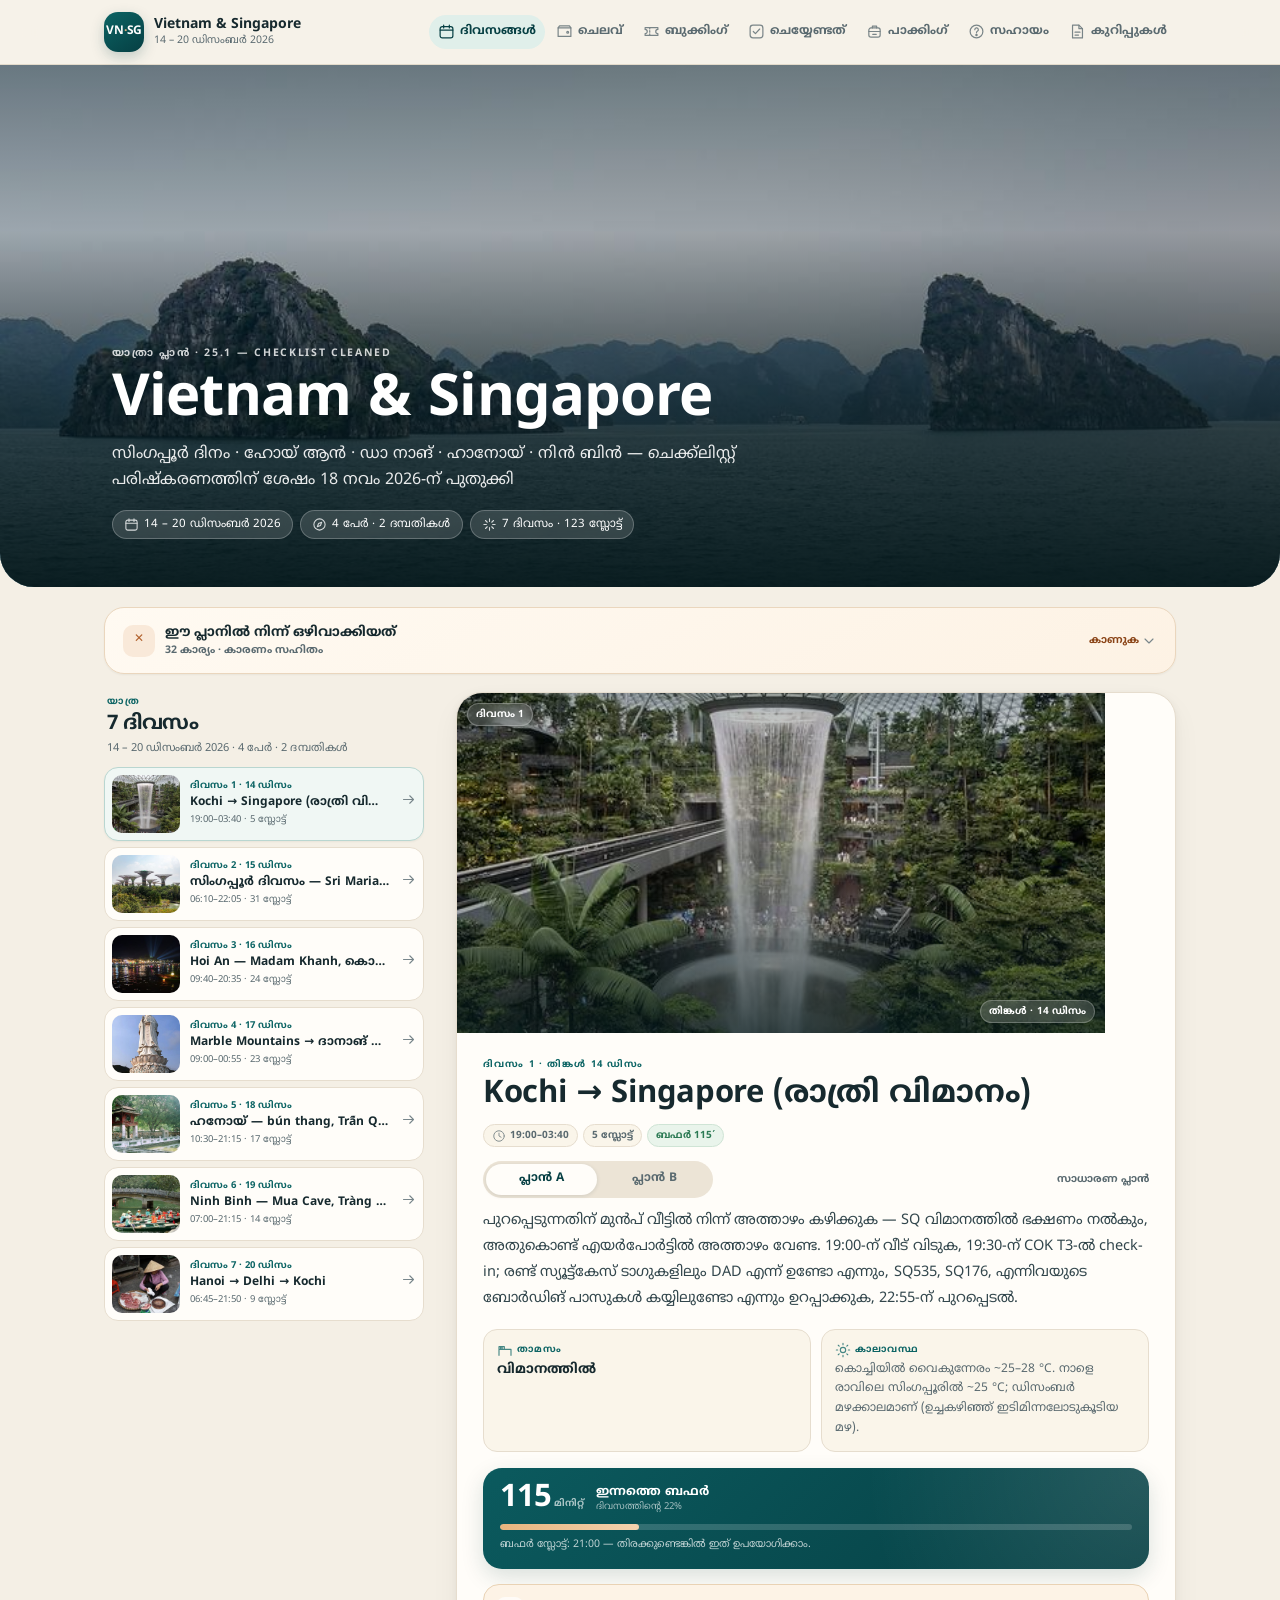
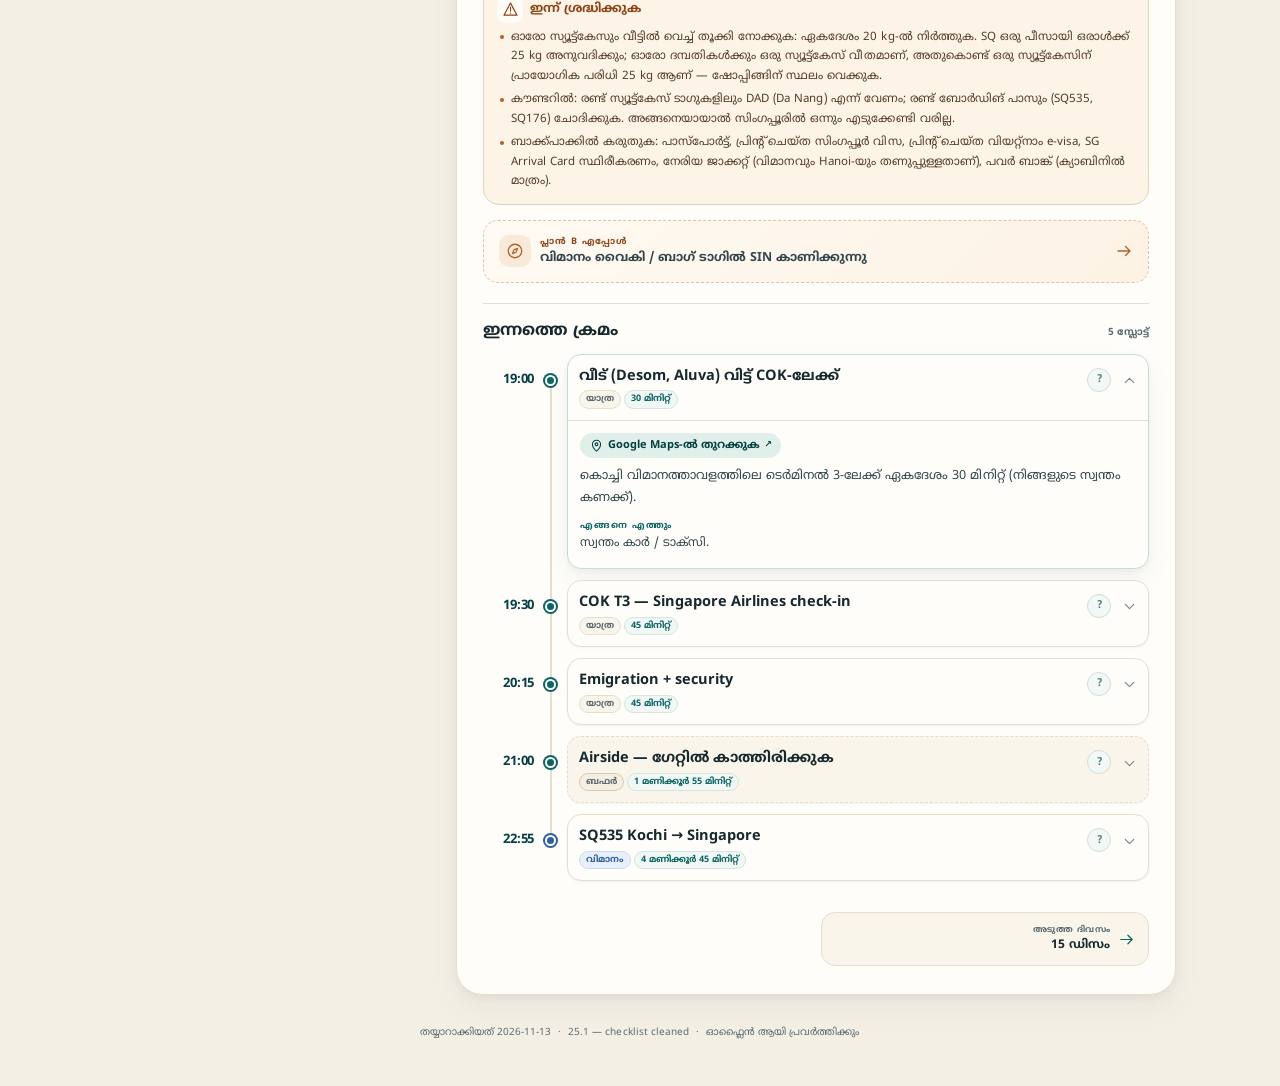
==== commit 55c5e08b: "Add files via upload" ====
--- a/index.html
+++ b/index.html
@@ -7,8 +7,8 @@
     <link rel="icon" href="data:," />
     <meta name="description" content="വിയറ്റ്നാം & സിംഗപ്പൂർ — 14–20 ഡിസംബർ 2026. ദിവസാന്തര പ്ലാൻ, ബഫർ, ചെലവ്, ബുക്കിംഗ്, ചെയ്യേണ്ടത്, ഭാഷയും അടിയന്തിര നമ്പറുകളും, കുറിപ്പുകൾ." />
     <title>വിയറ്റ്നാം &amp; സിംഗപ്പൂർ — ഡിസംബർ 2026</title>
-    <script defer src="./assets/index-DeMV8W7z.js"></script>
-    <link rel="stylesheet" href="./assets/index-BiO8wcJl.css">
+    <script defer src="./assets/index-CkJA8OvS.js"></script>
+    <link rel="stylesheet" href="./assets/index-CeAtSv5Q.css">
   </head>
   <body>
     <div id="root"></div>
--- a/assets/index-CeAtSv5Q.css
+++ b/assets/index-CeAtSv5Q.css
@@ -0,0 +1 @@
+@font-face{font-family:Noto Sans Malayalam;src:url(./NotoSansMalayalam-Regular-BkFFDQub.ttf) format("truetype");font-weight:400;font-style:normal;font-display:swap}@font-face{font-family:Noto Sans Malayalam;src:url(./NotoSansMalayalam-Bold-B34WZfov.ttf) format("truetype");font-weight:600 800;font-style:normal;font-display:swap}:root{--bg: #f4efe5;--bg-2: #ebe3d4;--card: #fffdf9;--card-2: #faf5ea;--card-3: #f6efe1;--ink: #16292e;--ink-2: #32464c;--muted: #5a6a70;--muted-2: #78868b;--line: #e6ddce;--line-2: #d7cbb8;--teal: #0c6464;--teal-deep: #063f43;--teal-ink: #084c50;--teal-soft: #e0efea;--teal-mist: #f0f7f4;--amber: #b1602c;--amber-ink: #8b4518;--amber-soft: #f9e9d9;--jade: #2c7a54;--jade-soft: #e9f4eb;--danger: #ae4439;--danger-soft: #faeae8;--violet: #6a57a0;--violet-soft: #efecf8;--blue: #2f5f9e;--blue-soft: #e8effa;--shadow-xs: 0 1px 2px rgba(16, 42, 46, .05);--shadow-sm: 0 2px 8px rgba(16, 42, 46, .05), 0 12px 28px rgba(16, 42, 46, .05);--shadow-md: 0 18px 44px rgba(10, 36, 40, .13);--shadow-lg: 0 30px 80px rgba(6, 28, 32, .24);--r-xs: 10px;--r-sm: 14px;--r: 20px;--r-lg: 26px;--r-xl: 32px;--gutter: 14px;--topnav-h: 60px;--bottomnav-h: 66px;--safe-top: env(safe-area-inset-top, 0px);--safe-bottom: env(safe-area-inset-bottom, 0px);--font: "Noto Sans Malayalam", system-ui, -apple-system, "Segoe UI", sans-serif}*,*:before,*:after{box-sizing:border-box}html{-webkit-text-size-adjust:100%;overflow-x:clip;scroll-behavior:smooth}body{margin:0;overflow-x:clip;background:var(--bg);color:var(--ink);font-family:var(--font);font-size:16px;line-height:1.7;letter-spacing:.001em;text-rendering:optimizeLegibility;-webkit-font-smoothing:antialiased}img{max-width:100%;display:block}button,input,select,textarea{font:inherit;color:inherit}button,p,h1,h2,h3,h4{margin:0}ul,ol{margin:0;padding:0;list-style:none}a{color:inherit}[hidden]{display:none!important}::selection{background:#0c64642e}:focus-visible{outline:2px solid var(--teal);outline-offset:3px;border-radius:6px}.app{min-height:100vh;min-height:100dvh;padding-bottom:calc(var(--bottomnav-h) + var(--safe-bottom) + 24px)}main{display:block;min-width:0}.wrap{width:100%;max-width:1120px;margin:0 auto;padding:0 var(--gutter)}.wrap--days{padding-bottom:8px}.page{display:flex;flex-direction:column;gap:14px;padding-top:14px;min-width:0}.skip-link{position:fixed;top:-100px;left:12px;z-index:200;background:var(--teal-deep);color:#fff;padding:10px 14px;border-radius:0 0 12px 12px;font-size:13px;text-decoration:none;transition:top .2s ease}.skip-link:focus{top:0}.topnav{position:sticky;top:0;z-index:50;padding-top:var(--safe-top);background:#f7f2e9e6;border-bottom:1px solid rgba(215,203,184,.62);backdrop-filter:blur(18px) saturate(1.15);-webkit-backdrop-filter:blur(18px) saturate(1.15)}.topnav-in{display:flex;align-items:center;gap:12px;width:100%;max-width:1120px;min-height:var(--topnav-h);margin:0 auto;padding:8px var(--gutter)}.brand{display:flex;align-items:center;gap:10px;min-width:0;padding:0;border:0;background:none;text-align:left;cursor:pointer}.brand-mark{display:flex;align-items:center;justify-content:center;flex:0 0 38px;width:38px;height:38px;border-radius:13px;background:linear-gradient(145deg,var(--teal) 0%,var(--teal-deep) 100%);color:#fff;font-size:10.5px;font-weight:800;letter-spacing:-.03em;line-height:1;white-space:nowrap;box-shadow:0 5px 14px #063f4338}.brand-mark span{color:#e7b47e;margin:0 .5px}.brand-text{display:flex;flex-direction:column;min-width:0}.brand-text b{overflow:hidden;color:var(--ink);font-size:13.5px;font-weight:700;line-height:1.25;white-space:nowrap;text-overflow:ellipsis}.brand-text small{color:var(--muted);font-size:10.5px;line-height:1.45;white-space:nowrap}.topnav-links{display:none;align-items:center;gap:2px;margin-left:auto;min-width:0}.topnav-links button{display:inline-flex;align-items:center;gap:5px;padding:7px 9px;border:0;border-radius:999px;background:none;color:var(--muted);font-size:12px;font-weight:600;white-space:nowrap;cursor:pointer;transition:background .16s ease,color .16s ease}.topnav-links button svg{flex:0 0 auto;opacity:.8}.topnav-links button.on{background:var(--teal-soft);color:var(--teal-deep)}.topnav-links button.on svg{opacity:1}.bottomnav{position:fixed;right:0;bottom:0;left:0;z-index:60;display:grid;grid-template-columns:repeat(5,minmax(0,1fr));gap:2px;padding:6px 6px calc(6px + var(--safe-bottom));background:#fffdf9f2;border-top:1px solid var(--line);box-shadow:0 -10px 32px #102a2e12;backdrop-filter:blur(18px) saturate(1.15);-webkit-backdrop-filter:blur(18px) saturate(1.15)}.bottomnav button{display:flex;flex-direction:column;align-items:center;gap:1px;min-width:0;padding:3px 1px;border:0;border-radius:14px;background:none;color:var(--muted);font-size:10px;font-weight:600;line-height:1.3;cursor:pointer;transition:color .16s ease}.bnav-ico{position:relative;display:grid;place-items:center;width:40px;height:30px;border-radius:11px;transition:background .16s ease,color .16s ease,transform .16s ease}.bottomnav button.on{color:var(--teal-deep)}.bottomnav button.on .bnav-ico{background:var(--teal-soft);color:var(--teal)}.bottomnav button:active .bnav-ico{transform:scale(.94)}.bnav-label{overflow:hidden;max-width:100%;font-size:10px;letter-spacing:-.01em;white-space:nowrap;text-overflow:ellipsis}.bnav-dot{position:absolute;top:2px;right:7px;width:7px;height:7px;border:2px solid var(--card);border-radius:50%;background:var(--amber)}.sheet-layer{position:fixed;inset:0;z-index:120;display:flex;align-items:flex-end;justify-content:center}.sheet-scrim{position:absolute;inset:0;background:#05181c8f;backdrop-filter:blur(3px);-webkit-backdrop-filter:blur(3px);animation:scrim-in .2s ease both}.sheet{position:relative;display:flex;flex-direction:column;width:100%;max-width:660px;max-height:88vh;max-height:88dvh;overflow:hidden;padding-bottom:var(--safe-bottom);border-radius:26px 26px 0 0;background:var(--card);box-shadow:var(--shadow-lg);animation:sheet-up .32s cubic-bezier(.2,.85,.25,1) both}.sheet-grab{flex:0 0 auto;width:40px;height:4px;margin:9px auto 0;border-radius:99px;background:var(--line-2)}.sheet-head{display:flex;align-items:flex-start;gap:12px;flex:0 0 auto;padding:13px 18px 12px;border-bottom:1px solid var(--line);background:var(--card)}.sheet-heading{flex:1;min-width:0}.sheet-eyebrow{margin-bottom:2px;color:var(--teal);font-size:9.5px;font-weight:700;letter-spacing:.14em;text-transform:uppercase}.sheet-heading h2{font-size:20px;font-weight:700;line-height:1.35}.round-btn{display:grid;place-items:center;flex:0 0 auto;width:36px;height:36px;padding:0;border:1px solid var(--line);border-radius:50%;background:var(--card-2);color:var(--ink-2);cursor:pointer;transition:background .15s ease,border-color .15s ease}.round-btn:hover{background:var(--card-3);border-color:var(--line-2)}.sheet-body{flex:1;min-height:0;overflow-y:auto;padding:16px 18px calc(26px + var(--safe-bottom));-webkit-overflow-scrolling:touch;overscroll-behavior:contain}@keyframes sheet-up{0%{transform:translateY(24px);opacity:.6}to{transform:translateY(0);opacity:1}}@keyframes scrim-in{0%{opacity:0}to{opacity:1}}.more-list{display:flex;flex-direction:column;gap:8px}.more-item{display:flex;align-items:center;gap:12px;width:100%;padding:12px;border:1px solid var(--line);border-radius:16px;background:var(--card-2);text-align:left;cursor:pointer;transition:border-color .15s ease,background .15s ease}.more-item.on{border-color:var(--teal);background:var(--teal-mist)}.more-ico{display:grid;place-items:center;flex:0 0 42px;width:42px;height:42px;border-radius:13px;background:var(--card);color:var(--teal);box-shadow:var(--shadow-xs)}.more-text{display:flex;flex:1;flex-direction:column;min-width:0}.more-text b{font-size:14px;line-height:1.4}.more-text small{color:var(--muted);font-size:11px;line-height:1.5}.more-arrow{flex:0 0 auto;color:var(--muted-2)}.more-foot{margin-top:18px;color:var(--muted);font-size:10.5px;text-align:center}.cite-btn{display:inline-flex;align-items:center;justify-content:center;flex:0 0 auto;width:24px;height:24px;padding:0;border:1px solid #cfdcd8;border-radius:50%;background:#f2f8f5;color:#557e7c;font-size:11.5px;font-weight:700;line-height:1;cursor:help;transition:background .15s ease,border-color .15s ease,color .15s ease}.cite-btn:hover,.cite-btn[aria-expanded=true]{border-color:var(--teal);background:var(--teal);color:#fff}.cite-btn.is-doubtful{border-color:#e6c39f;background:var(--amber-soft);color:var(--amber-ink)}.cite-btn.is-wrong{border-color:#e6b5b0;background:var(--danger-soft);color:var(--danger)}.sheet-context{margin-bottom:12px;color:var(--muted);font-size:11.5px;font-weight:600;line-height:1.6}.cite-sheet .qa-list{display:flex;flex-direction:column;gap:10px}.qa{padding:10px 12px;border:1px solid var(--line);border-radius:12px;background:var(--card-2)}.qa-q{display:block;margin-bottom:3px;color:var(--teal-deep);font-size:12.5px;line-height:1.55}.qa-a{display:block;color:var(--ink-2);font-size:12.5px;line-height:1.72}.cite-why{color:var(--ink-2);font-size:13px;line-height:1.78}.verdict{margin-bottom:12px;padding:10px 12px;border-left:4px solid var(--amber);border-radius:4px 12px 12px 4px;background:var(--amber-soft)}.verdict.is-wrong{border-left-color:var(--danger);background:var(--danger-soft)}.verdict b{display:block;margin-bottom:2px;color:var(--amber-ink);font-size:11px;letter-spacing:.08em;text-transform:uppercase}.verdict.is-wrong b{color:var(--danger)}.verdict p{color:var(--ink-2);font-size:12.5px;line-height:1.7}.verdict-better{margin-top:4px;font-weight:600}.ev-list{margin-top:16px;padding-top:12px;border-top:1px solid var(--line)}.ev-head{margin-bottom:7px;color:var(--muted);font-size:9.5px;font-weight:700;letter-spacing:.14em;text-transform:uppercase}.ev{padding:9px 0;border-top:1px solid var(--line)}.ev:first-of-type{border-top:0}.ev-top{display:flex;align-items:flex-start;flex-wrap:wrap;gap:5px 8px}.ev-via{flex:0 0 auto;padding:1px 6px;border-radius:99px;background:var(--teal-soft);color:var(--teal-deep);font-size:9px;font-weight:700;line-height:1.6}.ev-via.v-ticket{background:var(--amber-soft);color:var(--amber-ink)}.ev-via.v-file{background:var(--violet-soft);color:var(--violet)}.ev-via.v-prior{background:var(--blue-soft);color:var(--blue)}.ev-label{flex:1;min-width:0;color:var(--teal-deep);font-size:12px;font-weight:600;line-height:1.55;text-decoration:underline;text-underline-offset:3px;overflow-wrap:break-word}.ev-out{margin-left:3px;font-size:10px}.ev-note{margin-top:3px;color:var(--ink-2);font-size:11.5px;line-height:1.65}.ev-meta{margin-top:2px;color:var(--muted);font-size:10px;line-height:1.5}.hero{position:relative;display:flex;align-items:flex-end;min-height:340px;padding:92px 0 28px;overflow:hidden;background:radial-gradient(circle at 15% 20%,rgba(255,255,255,.14),transparent 45%),linear-gradient(150deg,#0c5c5f,#084a4e 55%,#063b40);color:#fff}.hero-img{position:absolute;inset:0;width:100%;height:100%;object-fit:cover;object-position:center 55%}.hero-scrim{position:absolute;inset:0;background:linear-gradient(to top,#05181bf5,#05181bb8,#05181b42 68%,#05181b80)}.hero-in{position:relative;z-index:1;width:100%;max-width:1120px;margin:0 auto;padding:0 18px}.hero-kicker{margin-bottom:4px;color:#fffc;font-size:10px;font-weight:700;letter-spacing:.16em;text-transform:uppercase}.hero h1{margin-bottom:6px;font-size:clamp(31px,9.2vw,42px);font-weight:700;line-height:1.24;letter-spacing:-.015em;text-wrap:balance}.hero-sub{margin-bottom:13px;color:#ffffffe6;font-size:13px;line-height:1.65;text-wrap:pretty}.hero-facts{display:flex;flex-wrap:wrap;gap:5px}.hero-facts li{display:inline-flex;align-items:center;gap:5px;padding:4px 9px;border:1px solid rgba(255,255,255,.24);border-radius:999px;background:#ffffff24;color:#fff;font-size:10.5px;line-height:1.5;backdrop-filter:blur(5px);-webkit-backdrop-filter:blur(5px)}.hero-facts li svg{opacity:.8}.removed{margin-top:14px;padding:12px;border:1px solid #ead6bd;border-radius:18px;background:linear-gradient(155deg,#fffaf2,#fdf2e4);box-shadow:var(--shadow-xs)}.removed-h2{margin:0}.removed-toggle{display:flex;align-items:center;gap:10px;width:100%;padding:0;border:0;background:none;text-align:left;cursor:pointer}.removed-ico{display:grid;place-items:center;flex:0 0 32px;width:32px;height:32px;border-radius:10px;background:var(--amber-soft);color:var(--amber);font-size:12px;font-weight:700}.removed-headtext{display:flex;flex:1;flex-direction:column;min-width:0}.removed-title{color:var(--ink);font-size:13.5px;font-weight:700;line-height:1.45}.removed-sub{color:var(--muted);font-size:10.5px;line-height:1.5}.removed-action{display:inline-flex;align-items:center;gap:2px;flex:0 0 auto;color:var(--amber-ink);font-size:10.5px;font-weight:700;white-space:nowrap}.removed-action .chev{width:16px;height:16px;margin:0}.removed-list{margin-top:10px;padding-top:6px;border-top:1px solid #eddcc4}.removed-item{padding:9px 0;border-top:1px solid rgba(237,220,196,.7)}.removed-item:first-child{border-top:0}.removed-line{display:flex;align-items:baseline;flex-wrap:wrap;gap:4px 8px}.removed-line b{font-size:12.5px;line-height:1.5}.removed-saving{padding:1px 6px;border-radius:99px;background:var(--jade-soft);color:var(--jade);font-size:9.5px;font-weight:700;white-space:nowrap}.removed-item p{margin-top:2px;color:var(--ink-2);font-size:11.5px;line-height:1.7}.removed-item p.clamp{display:-webkit-box;overflow:hidden;-webkit-box-orient:vertical;-webkit-line-clamp:3}.tiny-link{margin-top:4px;padding:0;border:0;background:none;color:var(--amber-ink);font-size:10.5px;font-weight:700;text-decoration:underline;text-underline-offset:3px;cursor:pointer}.page-head{position:relative;min-height:138px;padding:20px 18px 18px;overflow:hidden;border-radius:22px;background:radial-gradient(circle at 92% 15%,rgba(231,180,126,.22),transparent 38%),radial-gradient(circle at 8% 100%,rgba(255,255,255,.08),transparent 42%),linear-gradient(140deg,#0b5a5e,#08464a 58%,#063a3f);color:#fff;box-shadow:0 14px 34px #06363a2e}.page-head:after{content:"";position:absolute;right:-42px;bottom:-64px;width:190px;height:190px;border:1px solid rgba(255,255,255,.09);border-radius:50%}.page-head-in{position:relative;z-index:1;max-width:560px}.page-kicker{margin-bottom:3px;color:#ffffffad;font-size:9.5px;font-weight:700;letter-spacing:.16em;text-transform:uppercase}.page-head h1{font-size:clamp(27px,7.4vw,34px);font-weight:700;line-height:1.25;letter-spacing:-.01em}.page-sub{margin-top:5px;color:#ffffffc7;font-size:12px;line-height:1.62;text-wrap:pretty}.page-head-mark{position:absolute;right:6px;bottom:-18px;z-index:0;color:#fff;opacity:.1}.card{min-width:0;padding:16px 14px;border:1px solid var(--line);border-radius:20px;background:var(--card);box-shadow:var(--shadow-xs)}.sec-title{font-size:16px;font-weight:700;line-height:1.45;letter-spacing:-.005em}.sec-sub{margin-top:3px;color:var(--muted);font-size:11.5px;line-height:1.6}.section-head{margin-bottom:8px}.seg{display:flex;gap:2px;width:100%;padding:3px;border-radius:999px;background:#ece4d6}.seg button{flex:1;padding:7px 10px;border:0;border-radius:999px;background:none;color:var(--muted);font-size:12px;font-weight:600;line-height:1.4;white-space:nowrap;cursor:pointer;transition:background .16s ease,color .16s ease,box-shadow .16s ease}.seg button.on{background:var(--card);color:var(--teal-deep);box-shadow:0 1px 4px #102a2e1f}.seg button.on.alt{background:var(--amber);color:#fff;box-shadow:0 3px 9px #b1602c3d}.link-btn{padding:2px 0;border:0;background:none;color:var(--teal);font-size:11.5px;font-weight:700;line-height:1.5;text-decoration:underline;text-underline-offset:3px;cursor:pointer}.chev{flex:0 0 auto;width:19px;height:19px;color:var(--muted-2);transition:transform .22s ease}.chev.open{transform:rotate(180deg)}.fine{margin:0;color:var(--muted);font-size:10.5px;line-height:1.7}.callout{padding:12px 13px;border:1px solid #ead6bd;border-radius:16px;background:var(--amber-soft)}.callout-head{display:flex;align-items:center;gap:7px;margin-bottom:5px}.callout-ico{display:grid;place-items:center;flex:0 0 26px;width:26px;height:26px;border-radius:8px;background:#ffffffad;color:var(--amber-ink)}.callout-head h3{color:var(--amber-ink);font-size:12.5px;font-weight:700;line-height:1.45}.callout-head .cite-btn{margin-left:auto}.callout ul{display:flex;flex-direction:column;gap:4px;padding-left:2px}.callout li{position:relative;padding-left:12px;color:#523c2b;font-size:11.5px;line-height:1.7}.callout li:before{content:"";position:absolute;top:.68em;left:1px;width:4px;height:4px;border-radius:50%;background:var(--amber)}.callout p{color:#523c2b;font-size:11.5px;line-height:1.7}.callout--watch{border-color:#e9d2b4;background:#fdf3e6}.callout--warn{border-color:#ecc4bf;background:var(--danger-soft)}.callout--warn .callout-ico{color:var(--danger)}.callout--warn .callout-head h3,.callout--warn p{color:#6f2f28}.callout--warn p{font-size:11.5px}.days-layout{display:block;min-width:0}.days-aside{display:none}.days-main{min-width:0}.daystrip{position:sticky;top:calc(var(--topnav-h) + var(--safe-top));z-index:35;display:flex;gap:5px;margin:0 calc(var(--gutter) * -1);padding:7px var(--gutter);overflow-x:auto;border-bottom:1px solid rgba(215,203,184,.72);background:#f4efe5f0;scrollbar-width:none;backdrop-filter:blur(12px);-webkit-backdrop-filter:blur(12px)}.daystrip::-webkit-scrollbar{display:none}.daystrip button{display:flex;flex:0 0 auto;flex-direction:column;align-items:center;justify-content:center;width:47px;height:53px;padding:3px 2px;border:1px solid var(--line);border-radius:14px;background:#fffdf9c7;color:var(--muted);line-height:1.2;cursor:pointer;transition:background .16s ease,border-color .16s ease,color .16s ease,transform .16s ease}.daystrip button b{font-size:16px;font-weight:700;letter-spacing:-.02em}.daystrip button span{margin-top:1px;font-size:9px;font-weight:600;white-space:nowrap}.daystrip button.on{border-color:var(--teal-deep);background:var(--teal-deep);color:#fff;box-shadow:0 4px 12px #063f4338}.daystrip button:active{transform:scale(.96)}.aside-head{padding:2px 3px 9px}.aside-kicker{color:var(--teal);font-size:9.5px;font-weight:700;letter-spacing:.16em;text-transform:uppercase}.aside-head h2{margin-top:1px;font-size:20px;line-height:1.35;letter-spacing:-.02em}.aside-head>p:last-child{margin-top:2px;color:var(--muted);font-size:11px;line-height:1.55}.daylist{display:flex;flex-direction:column;gap:6px}.daylist button{display:grid;grid-template-columns:62px minmax(0,1fr) 15px;align-items:center;gap:10px;width:100%;padding:7px;border:1px solid var(--line);border-radius:14px;background:var(--card);text-align:left;cursor:pointer;transition:border-color .15s ease,background .15s ease,box-shadow .15s ease}.daylist button:hover{border-color:var(--line-2)}.daylist button.on{border-color:#b9d6d0;background:var(--teal-mist);box-shadow:var(--shadow-xs)}.daylist-photo{display:block;width:62px;height:54px;overflow:hidden;border-radius:10px;background:linear-gradient(150deg,var(--teal),var(--teal-deep))}.daylist-photo img{width:100%;height:100%;object-fit:cover}.daylist-text{display:flex;flex-direction:column;min-width:0}.daylist-date{color:var(--teal);font-size:9.5px;font-weight:700;line-height:1.4}.daylist-text b{overflow:hidden;margin:1px 0;font-size:12px;font-weight:700;line-height:1.45;text-overflow:ellipsis;white-space:nowrap}.daylist-meta{color:var(--muted);font-size:9.5px;line-height:1.5}.daylist-arrow{color:var(--muted-2)}.day{min-width:0;margin-top:10px;overflow:clip;border:1px solid var(--line);border-radius:22px;background:var(--card);box-shadow:var(--shadow-sm);scroll-margin-top:calc(var(--topnav-h) + 70px + var(--safe-top))}.day-hero{position:relative;aspect-ratio:16 / 9.4;max-height:280px;overflow:hidden;background:linear-gradient(150deg,var(--teal),var(--teal-deep))}.day-hero img{width:100%;height:100%;object-fit:cover}.day-hero-shade{position:absolute;inset:0;background:linear-gradient(to top,rgba(5,26,29,.72) 0%,rgba(5,26,29,.2) 38%,transparent 65%),linear-gradient(to bottom,rgba(5,26,29,.32),transparent 32%)}.day-hero-badge,.day-hero-date{position:absolute;z-index:1;padding:3px 8px;border:1px solid rgba(255,255,255,.24);border-radius:999px;background:#ffffff29;color:#fff;font-size:10px;font-weight:700;line-height:1.5;backdrop-filter:blur(6px);-webkit-backdrop-filter:blur(6px)}.day-hero-badge{top:10px;left:10px}.day-hero-date{right:10px;bottom:10px}.day-body{min-width:0;padding:16px 13px 20px;overflow-wrap:break-word}.day-eyebrow{margin-bottom:2px;color:var(--teal);font-size:9.5px;font-weight:700;letter-spacing:.12em;text-transform:uppercase}.day-title{margin-bottom:8px;font-size:clamp(21px,6.2vw,27px);font-weight:700;line-height:1.38;letter-spacing:-.01em;text-wrap:balance;overflow-wrap:break-word}.day-meta{display:flex;flex-wrap:wrap;gap:5px}.metachip{display:inline-flex;align-items:center;gap:4px;padding:3px 8px;border:1px solid var(--line);border-radius:999px;background:var(--card-2);color:var(--muted);font-size:10px;font-weight:600;line-height:1.5;white-space:nowrap}.metachip svg{opacity:.72}.metachip.jade{border-color:#cfe4d5;background:var(--jade-soft);color:var(--jade)}.day-toolbar{display:flex;flex-wrap:wrap;align-items:center;gap:5px 10px;margin:14px 0 10px}.day-toolbar .seg{flex:1 1 190px}.toolbar-note{flex:1 1 100%;color:var(--muted);font-size:10.5px;font-weight:600;line-height:1.5}.day-summary{color:var(--ink-2);font-size:13.5px;line-height:1.8;text-wrap:pretty}.facts{display:grid;grid-template-columns:1fr;gap:7px;margin:13px 0}.fact{min-width:0;padding:10px 11px;border:1px solid var(--line);border-radius:14px;background:var(--card-2)}.fact-label{display:flex;align-items:center;gap:4px;margin-bottom:2px;color:var(--teal);font-size:9.5px;font-weight:700;letter-spacing:.1em;text-transform:uppercase}.fact-label svg{opacity:.76}.fact b{display:block;font-size:12.5px;font-weight:700;line-height:1.5}.fact p{color:var(--muted);font-size:11.5px;line-height:1.65}.fact-link{display:inline-flex;align-items:center;gap:3px;margin-top:4px;color:var(--teal);font-size:10.5px;font-weight:700;line-height:1.5;text-decoration:underline;text-underline-offset:3px}.buffer{margin:12px 0;padding:13px 14px;border-radius:17px;background:radial-gradient(circle at 100% 0%,rgba(255,255,255,.13),transparent 42%),linear-gradient(135deg,#0b5a5e,#063f43);color:#fff;box-shadow:0 8px 22px #063a3e26}.buffer-top{display:flex;align-items:center;gap:12px}.buffer-num{display:flex;align-items:baseline;gap:3px;flex:0 0 auto;font-size:27px;font-weight:700;line-height:1;letter-spacing:-.03em}.buffer-num small{color:#ffffffa8;font-size:9.5px;font-weight:600;letter-spacing:0}.buffer-label{display:flex;flex:1;flex-direction:column;min-width:0;font-size:11.5px;font-weight:600;line-height:1.45}.buffer-label small{color:#ffffff9e;font-size:9.5px;font-weight:400}.buffer-bar{height:6px;margin:9px 0 7px;overflow:hidden;border-radius:99px;background:#ffffff2b}.buffer-bar span{display:block;height:100%;border-radius:inherit;background:linear-gradient(90deg,#e7b47e,#f3d2ae)}.buffer p{color:#ffffffbd;font-size:10.5px;line-height:1.6}.planb-hint{display:flex;align-items:center;gap:9px;width:100%;margin:12px 0;padding:11px 12px;border:1px dashed #e0c3a1;border-radius:15px;background:linear-gradient(135deg,#fffaf3,#fdf2e4);text-align:left;cursor:pointer}.planb-hint-icon{display:grid;place-items:center;flex:0 0 32px;width:32px;height:32px;border-radius:10px;background:var(--amber-soft);color:var(--amber)}.planb-hint-copy{display:flex;flex:1;flex-direction:column;min-width:0}.planb-hint-copy>span{color:var(--amber-ink);font-size:9px;font-weight:700;letter-spacing:.1em;text-transform:uppercase}.planb-hint-copy b{color:var(--ink-2);font-size:11.5px;font-weight:600;line-height:1.55}.planb-hint>svg{flex:0 0 auto;color:var(--amber)}.trigger-card{margin:12px 0 8px;padding:12px 13px;border:1px solid #e8c9a9;border-left:4px solid var(--amber);border-radius:4px 14px 14px 4px;background:var(--amber-soft)}.trigger-top{display:flex;align-items:center;justify-content:space-between;gap:8px}.trigger-label{color:var(--amber-ink);font-size:9.5px;font-weight:700;letter-spacing:.12em;text-transform:uppercase}.trigger-card p{margin-top:2px;color:#543a26;font-size:12px;line-height:1.7}.planb-summary{margin-bottom:10px;color:var(--muted);font-size:11.5px;line-height:1.7}.timeline-head{display:flex;align-items:baseline;justify-content:space-between;gap:8px;margin:16px 0 9px;padding-top:13px;border-top:1px solid var(--line)}.timeline-head h2{font-size:15px;font-weight:700;line-height:1.4}.timeline-head span{color:var(--muted);font-size:10px;font-weight:600;white-space:nowrap}.timeline{position:relative;display:flex;flex-direction:column;min-width:0}.slot{position:relative;display:grid;grid-template-columns:40px 14px minmax(0,1fr);gap:0 5px;min-width:0;padding-bottom:9px}.slot-time{padding-top:15px;color:var(--teal-deep);font-size:11.5px;font-weight:700;line-height:1.3;letter-spacing:-.02em;text-align:right;font-variant-numeric:tabular-nums}.slot-rail{position:relative;display:flex;align-items:flex-start;justify-content:center;padding-top:18px}.slot-rail:before{content:"";position:absolute;top:0;bottom:-9px;left:50%;width:2px;transform:translate(-50%);background:var(--line)}.slot:first-child .slot-rail:before{top:18px}.slot:last-child .slot-rail:before{bottom:auto;height:24px}.slot-dot{position:relative;z-index:1;width:10px;height:10px;border:2px solid var(--card);border-radius:50%;background:var(--teal);box-shadow:0 0 0 2px var(--teal)}.tone-sight .slot-dot{background:var(--amber);box-shadow:0 0 0 2px var(--amber)}.tone-food .slot-dot{background:#c0703b;box-shadow:0 0 0 2px #c0703b}.tone-shop .slot-dot{background:var(--violet);box-shadow:0 0 0 2px var(--violet)}.tone-rest .slot-dot{background:var(--jade);box-shadow:0 0 0 2px var(--jade)}.tone-flight .slot-dot{background:var(--blue);box-shadow:0 0 0 2px var(--blue)}.tone-buffer .slot-dot{background:var(--muted-2);box-shadow:0 0 0 2px var(--muted-2)}.tone-planb .slot-dot{background:var(--amber);box-shadow:0 0 0 2px var(--amber)}.slot-card{position:relative;min-width:0;overflow:visible;border:1px solid var(--line);border-radius:14px;background:var(--card);box-shadow:var(--shadow-xs);transition:border-color .18s ease,box-shadow .18s ease}.slot.open .slot-card{border-color:#c5dbd6;box-shadow:var(--shadow-sm)}.slot.is-buffer .slot-card{background:var(--card-2);border-style:dashed}.slot-btn{display:flex;align-items:center;gap:9px;width:100%;min-width:0;padding:9px 29px 9px 9px;border:0;border-radius:14px;background:none;color:inherit;text-align:left;cursor:pointer}.slot.has-cite .slot-btn{padding-right:55px}.slot-thumb{flex:0 0 48px;width:48px;height:48px;border-radius:10px;background:var(--teal-soft);object-fit:cover}.slot-text{display:flex;flex:1;flex-direction:column;gap:3px;min-width:0}.slot-title{color:var(--ink);font-size:13px;font-weight:700;line-height:1.5;overflow-wrap:break-word}.slot-tags{display:flex;flex-wrap:wrap;gap:3px}.tag{display:inline-block;padding:1px 6px;border:1px solid var(--line);border-radius:99px;background:var(--card-2);color:var(--muted);font-size:9px;font-style:normal;font-weight:600;line-height:1.6;white-space:nowrap}.tone-sight .tag:first-child{border-color:#edd5bd;background:var(--amber-soft);color:var(--amber-ink)}.tone-food .tag:first-child{border-color:#ecd2bf;background:#fbeee3;color:#9a5326}.tone-shop .tag:first-child{border-color:#dcd5ee;background:var(--violet-soft);color:var(--violet)}.tone-rest .tag:first-child{border-color:#cfe4d5;background:var(--jade-soft);color:var(--jade)}.tone-flight .tag:first-child{border-color:#cedcef;background:var(--blue-soft);color:var(--blue)}.tone-buffer .tag:first-child,.tag.buf{border-color:var(--line-2);background:var(--card-3);color:var(--muted)}.tag.dur{border-color:#d4e5e0;background:var(--teal-mist);color:var(--teal)}.tag.step{border-color:#e8c9a9;background:var(--amber-soft);color:var(--amber-ink)}.slot-chev{position:absolute;top:13px;right:8px;display:grid;place-items:center;width:18px;height:18px;color:var(--muted-2)}.slot-chev .chev{width:17px;height:17px}.slot .cite-btn{position:absolute;top:11px;right:33px;z-index:2;width:22px;height:22px;font-size:11px}.slot .cite-btn:focus-visible{z-index:3}.slot-collapse{display:grid;grid-template-rows:0fr;transition:grid-template-rows .26s ease}.slot-collapse[data-open=true]{grid-template-rows:1fr}.slot-collapse-in{min-height:0;overflow:hidden}.slot-body{padding:0 10px;border-top:1px solid transparent}.slot-collapse[data-open=true] .slot-body{padding-top:10px;padding-bottom:11px;border-top-color:var(--line)}.map-link{display:inline-flex;align-items:center;gap:4px;margin-bottom:8px;padding:4px 9px;border-radius:99px;background:var(--teal-soft);color:var(--teal-deep);font-size:10.5px;font-weight:700;line-height:1.6;text-decoration:none}.map-out{font-size:9px}.slot-photo{width:100%;aspect-ratio:16 / 9;margin-bottom:8px;border-radius:11px;object-fit:cover}.slot-detail{color:var(--ink-2);font-size:12px;line-height:1.75;overflow-wrap:break-word}.slot-row{margin-top:8px}.row-label{display:block;margin-bottom:1px;color:var(--teal);font-size:9px;font-weight:700;letter-spacing:.1em;text-transform:uppercase}.slot-row p{color:var(--ink-2);font-size:11.5px;line-height:1.7;overflow-wrap:break-word}.slot-row.cost .row-label{color:var(--amber)}.slot-row.tip{padding:7px 9px;border-radius:10px;background:var(--amber-soft)}.slot-row.tip .row-label{color:var(--amber-ink)}.slot-row.tip p{color:#543a26}.slot-row.tip .row-label{margin-bottom:0}.slot-row.tip .row-label+p{margin-top:1px}.day-pager{display:grid;grid-template-columns:1fr 1fr;gap:7px;margin-top:16px}.pager-btn{display:flex;align-items:center;gap:8px;min-width:0;padding:9px 10px;border:1px solid var(--line);border-radius:13px;background:var(--card-2);text-align:left;cursor:pointer;transition:border-color .15s ease,background .15s ease}.pager-btn:hover{border-color:var(--line-2);background:var(--card-3)}.pager-btn span{display:flex;flex-direction:column;min-width:0;font-size:11.5px;font-weight:700;line-height:1.45}.pager-btn small{color:var(--muted);font-size:8.5px;font-weight:600;letter-spacing:.05em;text-transform:uppercase}.pager-btn.next{justify-content:flex-end;text-align:right}.pager-btn svg{flex:0 0 auto;color:var(--teal)}.totals{display:grid;grid-template-columns:repeat(2,minmax(0,1fr));gap:7px}.total{min-width:0;padding:11px 12px;border:1px solid var(--line);border-radius:17px;background:var(--card);box-shadow:var(--shadow-xs)}.total span{display:block;overflow:hidden;color:var(--muted);font-size:9px;font-weight:700;letter-spacing:.08em;text-transform:uppercase;white-space:nowrap;text-overflow:ellipsis}.total b{display:block;margin:1px 0;color:var(--teal-deep);font-size:clamp(20px,6vw,26px);font-weight:700;line-height:1.25;letter-spacing:-.035em;white-space:nowrap}.total small{display:block;color:var(--muted);font-size:9.5px;line-height:1.4}.total.dark{border-color:transparent;background:radial-gradient(circle at 100% 0%,rgba(231,180,126,.22),transparent 48%),linear-gradient(140deg,#0b5a5e,#063f43);box-shadow:0 8px 20px #063a3e24}.total.dark span{color:#ffffffad}.total.dark b{color:#fff}.total.dark small{color:#ffffff9e}.mt-top{display:flex;flex-wrap:wrap;align-items:center;gap:6px 10px;margin-bottom:13px}.mt-top .seg{flex:1 1 190px}.mt-all{flex:0 0 auto;font-size:10.5px}.cap{margin:11px 0 4px;padding:9px 11px;border:1px solid var(--line);border-radius:13px;background:var(--card-2)}.cap-head{display:flex;align-items:baseline;justify-content:space-between;gap:8px;color:var(--muted);font-size:10.5px;line-height:1.5}.cap-head b{color:var(--teal-deep);font-size:12.5px;white-space:nowrap}.cap-bar{display:flex;height:7px;margin:6px 0 4px;overflow:hidden;border-radius:99px;background:#e6ddce}.cap-used{height:100%;background:var(--teal)}.cap-over{height:100%;background:var(--danger)}.cap-note{color:var(--muted);font-size:9.5px;line-height:1.5}.mtree{margin-top:8px}.mgroup{border-top:1px solid var(--line)}.mgroup:first-child{border-top:0}.mgroup-toggle{display:grid;grid-template-columns:32px minmax(0,1fr) auto 18px;align-items:center;gap:8px;width:100%;padding:10px 0;border:0;background:none;text-align:left;cursor:pointer}.mgroup-ico{display:grid;place-items:center;width:32px;height:32px;border:1px solid var(--line);border-radius:10px;background:var(--card-2);font-size:15px;line-height:1}.mgroup-main{display:flex;flex-direction:column;min-width:0}.mgroup-label{overflow:hidden;font-size:12.5px;font-weight:700;line-height:1.45;text-overflow:ellipsis;white-space:nowrap}.mgroup-pct{color:var(--muted);font-size:9.5px;font-weight:600;line-height:1.4}.mgroup-amt{color:var(--teal-deep);font-size:12px;font-weight:700;line-height:1.4;white-space:nowrap}.mgroup-toggle .chev{width:17px;height:17px}.mgroup-track{height:3px;margin:0 0 7px 40px;overflow:hidden;border-radius:99px;background:#ece4d7}.mgroup-track span{display:block;height:100%;border-radius:inherit;background:linear-gradient(90deg,var(--teal),#5ba39a)}.mgroup-items{padding:1px 0 9px 40px}.mleaf{display:flex;align-items:baseline;justify-content:space-between;gap:10px;padding:5px 0;border-top:1px dashed #ece4d7}.mleaf:first-child{border-top:0}.mleaf-label{min-width:0;color:var(--ink-2);font-size:11.5px;line-height:1.55}.mleaf-detail{display:block;color:var(--muted);font-size:9.5px;line-height:1.5}.mleaf-amt{flex:0 0 auto;color:var(--ink-2);font-size:10.5px;font-weight:600;line-height:1.5;white-space:nowrap}.mgroup-cite{display:flex;align-items:center;gap:6px;margin-top:3px;color:var(--muted);font-size:9.5px}.line-total{display:flex;align-items:baseline;justify-content:space-between;gap:8px;margin-top:8px;padding-top:9px;border-top:2px solid var(--ink);font-size:11.5px;font-weight:600}.line-total b{color:var(--teal-deep);font-size:16px;font-weight:700;white-space:nowrap}.verified{margin-top:8px}.vrow{display:grid;grid-template-columns:minmax(0,1fr) auto;gap:1px 10px;padding:9px 0;border-top:1px solid var(--line)}.vrow:first-child{border-top:0}.vlabel{display:flex;align-items:center;gap:5px;min-width:0;font-size:11.5px;font-weight:600;line-height:1.5}.vamt{color:var(--teal-deep);font-size:12px;font-weight:700;line-height:1.5;text-align:right;white-space:nowrap}.vamt small{display:block;color:var(--muted);font-size:9.5px;font-weight:400;line-height:1.4}.vsrc{display:flex;grid-column:1 / -1;justify-content:space-between;gap:8px;color:var(--muted);font-size:9.5px;line-height:1.5}.vdate{flex:0 0 auto;color:var(--muted-2);white-space:nowrap}.basis summary,.credits summary{display:flex;align-items:center;justify-content:space-between;gap:10px;list-style:none;cursor:pointer}.basis summary::-webkit-details-marker,.credits summary::-webkit-details-marker{display:none}.basis summary span{font-size:12.5px;font-weight:700}.basis[open] summary .chev,.credits[open] summary .chev{transform:rotate(180deg)}.basis p{margin-top:8px;color:var(--ink-2);font-size:12px;line-height:1.75}.progress-card{display:flex;align-items:center;gap:12px}.ring{position:relative;display:grid;place-items:center;flex:0 0 66px;width:66px;height:66px;border-radius:50%;background:conic-gradient(var(--teal) calc(var(--p) * 1%),#e8e0d2 0)}.ring:before{content:"";position:absolute;inset:7px;border-radius:50%;background:var(--card)}.ring span{position:relative;z-index:1;color:var(--teal-deep);font-size:12px;font-weight:700;letter-spacing:-.03em}.progress-copy{flex:1;min-width:0}.progress-copy p{color:var(--muted);font-size:9.5px;font-weight:700;letter-spacing:.08em;text-transform:uppercase}.progress-copy b{display:block;color:var(--ink);font-size:20px;font-weight:700;line-height:1.3;letter-spacing:-.02em}.progress-copy small{display:block;color:var(--muted);font-size:9.5px;line-height:1.45}.progress-card .reset{flex:0 0 auto;align-self:flex-start;font-size:9.5px}.todo-group{padding:0;overflow:hidden}.group-head{display:flex;align-items:center;justify-content:space-between;gap:8px;padding:12px 13px 9px;border-bottom:1px solid var(--line);background:var(--card-2)}.group-head h2{font-size:13.5px;font-weight:700;line-height:1.4}.group-count{flex:0 0 auto;padding:2px 7px;border-radius:99px;background:var(--teal-soft);color:var(--teal-deep);font-size:9.5px;font-weight:700;line-height:1.6}.todo-group ul{padding:0 13px}.todo-item{padding:9px 0;border-top:1px solid var(--line)}.todo-item:first-child{border-top:0}.todo{display:flex;align-items:flex-start;gap:9px;cursor:pointer}.todo input{position:absolute;width:1px;height:1px;opacity:0;pointer-events:none}.box{display:grid;place-items:center;flex:0 0 23px;width:23px;height:23px;margin-top:1px;border:1.8px solid var(--line-2);border-radius:8px;background:#fff;transition:background .16s ease,border-color .16s ease}.box svg{width:13px;height:13px;color:#fff;opacity:0;transform:scale(.7);transition:opacity .16s ease,transform .16s ease}.todo input:checked+.box{border-color:var(--teal);background:var(--teal)}.todo input:checked+.box svg{opacity:1;transform:scale(1)}.todo input:focus-visible+.box{outline:2px solid var(--teal);outline-offset:2px}.todo-text{display:flex;flex:1;flex-direction:column;gap:2px;min-width:0}.todo-what{color:var(--ink);font-size:12.5px;font-weight:400;line-height:1.65;overflow-wrap:break-word;transition:color .16s ease}.todo-why{color:var(--muted);font-size:10.5px;line-height:1.65;overflow-wrap:break-word}.todo.done .todo-what{color:var(--muted-2);text-decoration:line-through;text-decoration-thickness:1px}.todo.done .todo-why{opacity:.65}.pk-qty{color:var(--amber-ink);font-size:10.5px;font-weight:700}.pk-bag{align-self:flex-start;margin-top:1px;padding:1px 6px;border-radius:99px;background:var(--blue-soft);color:var(--blue);font-size:9px;font-weight:700;line-height:1.6}.todo-extra{display:flex;align-items:flex-start;flex-wrap:wrap;gap:7px;margin:5px 0 1px 32px}.empty-todo{padding:14px 13px}.empty-todo p{color:var(--muted);font-size:12px;line-height:1.6}.done-fold{padding:0;overflow:hidden}.done-summary{display:flex;align-items:center;gap:7px;padding:12px 13px;list-style:none;cursor:pointer;background:var(--card-2)}.done-summary::-webkit-details-marker{display:none}.done-fold[open] .done-summary{border-bottom:1px solid var(--line)}.done-caret{color:var(--muted);font-size:11px;transition:transform .16s ease}.done-fold[open] .done-caret{transform:rotate(90deg)}.done-title{font-size:13.5px;font-weight:700}.done-hint{margin-left:auto;color:var(--muted-2);font-size:9.5px}.done-list{padding:0 13px}.done-list ul{padding:0}.contact{display:flex;flex-direction:column;gap:4px;max-width:100%;margin-top:5px;padding:8px 9px;border:1px solid var(--line);border-radius:11px;background:var(--card-2)}.contact-label{color:var(--muted);font-size:8.5px;font-weight:700;letter-spacing:.1em;text-transform:uppercase}.contact-row{display:flex;align-items:center;flex-wrap:wrap;gap:5px}.contact-cta{display:inline-flex;align-items:center;gap:3px;padding:4px 9px;border-radius:999px;background:var(--teal);color:#fff;font-size:10.5px;font-weight:700;line-height:1.6;text-decoration:none}.contact-cta.flat{background:var(--card);color:var(--ink-2);border:1px solid var(--line)}.contact-arrow{font-size:8.5px}.contact-phone{display:inline-flex;align-items:center;gap:4px;padding:3px 8px;border:1px solid var(--line);border-radius:999px;background:#fff;color:var(--teal-deep);font-size:10.5px;font-weight:700;line-height:1.6;text-decoration:none}.contact-note{color:var(--muted);font-size:9.5px;font-style:normal;line-height:1.55}.book-card{display:flex;flex-direction:column;gap:7px}.book-top{display:flex;flex-direction:column;align-items:flex-start;gap:5px}.book-top h2{display:block;width:100%;min-width:0;font-size:13.5px;font-weight:700;line-height:1.5}.book-top h2 .cite-btn{margin-left:4px;vertical-align:-5px}.book-cost{display:inline-block;max-width:100%;padding:2px 7px;border-radius:9px;background:var(--amber-soft);color:var(--amber-ink);font-size:10px;font-weight:700;line-height:1.65;white-space:normal}.book-meta{display:flex;flex-wrap:wrap;gap:4px}.chip{display:inline-flex;align-items:center;gap:3px;padding:2px 7px;border:1px solid var(--line);border-radius:99px;background:var(--card-2);color:var(--muted);font-size:9.5px;line-height:1.6}.chip svg{opacity:.7}.chip.where{border-color:#d6e2f1;background:var(--blue-soft);color:#2c568e}.book-note{color:var(--muted);font-size:11px;line-height:1.7}.phrases{display:flex;flex-direction:column}.phrase{padding:10px 0;border-top:1px solid var(--line)}.phrase:first-child{border-top:0;padding-top:2px}.phrase-top{display:flex;align-items:flex-start;justify-content:space-between;gap:8px}.phrase-vi{color:var(--teal-deep);font-size:17px;font-weight:700;line-height:1.4;letter-spacing:-.01em}.phrase-ml{margin-top:1px;color:var(--ink-2);font-size:12.5px;line-height:1.65}.phrase-say{margin-top:4px;color:var(--muted);font-size:10.5px;line-height:1.6}.phrase-say span{color:var(--teal);font-size:8.5px;font-weight:700;letter-spacing:.1em;text-transform:uppercase}.phrase-note{margin-top:5px;padding:6px 8px;border-radius:9px;background:var(--amber-soft);color:#644327;font-size:10px;line-height:1.65}.emg{display:grid;grid-template-columns:minmax(0,1fr);gap:7px}.emg-card{position:relative;min-width:0;padding:7px 8px;border:1px solid var(--line);border-radius:13px;background:var(--card-2)}.emg-call{display:flex;align-items:center;gap:9px;min-width:0;color:inherit;text-decoration:none}.emg-ico{display:grid;place-items:center;flex:0 0 34px;width:34px;height:34px;border-radius:11px;background:var(--teal);color:#fff}.emg-copy{display:flex;flex:1;flex-direction:column;min-width:0}.emg-label{color:var(--muted);font-size:9.5px;line-height:1.45}.emg-number{color:var(--teal-deep);font-size:15px;font-weight:700;line-height:1.35;letter-spacing:.01em;white-space:nowrap}.emg-arrow{flex:0 0 auto;color:var(--muted-2)}.emg-note{display:block;padding:3px 2px 0 43px;color:var(--muted);font-size:9.5px;line-height:1.55}.emg-card .cite-btn{position:absolute;right:8px;bottom:7px}.emg-card:has(.cite-btn) .emg-note{padding-right:28px}.rules{display:flex;flex-direction:column}.rules li{display:flex;align-items:flex-start;gap:8px;padding:8px 0;border-top:1px solid var(--line)}.rules li:first-child{border-top:0;padding-top:2px}.rn{display:grid;place-items:center;flex:0 0 23px;width:23px;height:23px;border-radius:50%;background:var(--teal-soft);color:var(--teal-deep);font-size:10.5px;font-weight:700}.rules p{flex:1;min-width:0;color:var(--ink-2);font-size:11.5px;line-height:1.72}.shoplist li{position:relative;padding:5px 0 5px 13px;color:var(--ink-2);font-size:11.5px;line-height:1.72}.shoplist li+li{border-top:1px solid var(--line)}.shoplist li:before{content:"";position:absolute;top:1.02em;left:1px;width:4px;height:4px;border-radius:50%;background:var(--amber)}.credits summary{align-items:center}.credits-summary{display:flex;align-items:center;gap:9px;min-width:0}.credits-ico{display:grid;place-items:center;flex:0 0 34px;width:34px;height:34px;border-radius:10px;background:var(--card-2);color:var(--teal)}.credits-summary b{display:block;font-size:12.5px;font-weight:700;line-height:1.45}.credits-summary small{display:block;color:var(--muted);font-size:9.5px;line-height:1.45}.credits>ul{margin-top:10px;padding-top:4px;border-top:1px solid var(--line)}.credits li{display:flex;align-items:baseline;flex-wrap:wrap;gap:2px 7px;padding:6px 0;border-top:1px solid var(--line);font-size:9.5px;line-height:1.55}.credits li:first-child{border-top:0}.credit-file{color:var(--ink-2);font-weight:600;word-break:break-all}.credit-meta{flex:1;min-width:120px;color:var(--muted)}.credit-link{color:var(--teal);font-weight:700;text-decoration:underline;text-underline-offset:2px;white-space:nowrap}.risks{display:flex;flex-direction:column;gap:7px}.risk{overflow:hidden;border:1px solid var(--line);border-left:4px solid var(--line-2);border-radius:4px 12px 12px 4px;background:var(--card)}.risk-high{border-left-color:var(--danger)}.risk-mid{border-left-color:var(--amber)}.risk-low{border-left-color:var(--jade)}.risk-toggle{display:flex;align-items:center;gap:7px;width:100%;padding:9px 9px 9px 10px;border:0;background:none;text-align:left;cursor:pointer}.risk-level{flex:0 0 auto;padding:1px 6px;border-radius:99px;font-size:8.5px;font-weight:700;line-height:1.65;white-space:nowrap}.level-high{background:var(--danger-soft);color:var(--danger)}.level-mid{background:var(--amber-soft);color:var(--amber-ink)}.level-low{background:var(--jade-soft);color:var(--jade)}.risk-main{display:flex;flex:1;flex-direction:column;min-width:0}.risk-main b{font-size:11.5px;font-weight:700;line-height:1.5}.risk-when{color:var(--muted);font-size:9.5px;line-height:1.45}.risk-toggle .chev{width:17px;height:17px}.risk-body{padding:0 10px 10px;border-top:1px dashed var(--line)}.risk-body p{margin-top:7px;color:var(--ink-2);font-size:11.5px;line-height:1.72}.risk-k{display:block;color:var(--teal);font-size:8.5px;font-weight:700;letter-spacing:.1em;text-transform:uppercase}.risk-cite{display:flex;align-items:center;justify-content:space-between;gap:8px;margin-top:8px;color:var(--muted);font-size:9.5px}.note h2{display:flex;align-items:flex-start;flex-wrap:wrap;gap:4px 6px;margin-bottom:5px;font-size:14.5px;font-weight:700;line-height:1.5}.note p{color:var(--ink-2);font-size:12px;line-height:1.8;white-space:pre-line}.foot{display:flex;align-items:center;justify-content:center;flex-wrap:wrap;gap:4px 7px;padding:22px 0 28px;color:var(--muted);font-size:9.5px;line-height:1.5;text-align:center}.totop{position:fixed;right:14px;bottom:calc(var(--bottomnav-h) + var(--safe-bottom) + 14px);z-index:45;display:none;place-items:center;width:42px;height:42px;padding:0;border:0;border-radius:50%;background:var(--teal-deep);color:#fff;box-shadow:0 7px 20px #06343842;cursor:pointer;animation:pop-in .18s ease both}@keyframes pop-in{0%{opacity:0;transform:scale(.82)}to{opacity:1;transform:scale(1)}}@media(max-width:359px){:root{--gutter: 10px}.brand-text b{font-size:12.5px}.brand-text small{font-size:9.5px}.hero{padding:84px 0 24px}.hero h1{font-size:29px}.hero-sub{font-size:12px}.page-head{padding:17px 14px 15px}.page-head h1{font-size:25px}.total{padding:9px}.total span{font-size:8px}.total b{font-size:19px}.slot{grid-template-columns:36px 12px minmax(0,1fr);gap:0 4px}.slot-time{font-size:10.5px}.slot-thumb{flex-basis:42px;width:42px;height:42px}.slot-title{font-size:12.5px}.slot-btn{gap:7px;padding-left:7px}.day-body{padding:14px 10px 18px}.todo-group ul{padding:0 10px}.bnav-label{font-size:9px}}@media(min-width:560px){.hero{min-height:380px;padding-bottom:34px}.hero-in{padding:0 26px}.hero h1{font-size:44px}.hero-sub{max-width:580px;font-size:14px}.hero-facts li{font-size:11px;padding:4px 10px}.removed{padding:14px}.page-head{padding:24px 22px 22px;border-radius:24px}.page-head h1{font-size:36px}.page-sub{font-size:12.5px}.card{padding:18px 16px;border-radius:22px}.facts{grid-template-columns:1fr 1fr}.day-body{padding:18px 17px 22px}.slot{grid-template-columns:45px 16px minmax(0,1fr);gap:0 6px}.slot-time{font-size:12px}.slot-title{font-size:13.5px}.slot-thumb{flex-basis:52px;width:52px;height:52px}.slot-btn{gap:10px;padding:10px 31px 10px 10px}.slot.has-cite .slot-btn{padding-right:58px}.slot .cite-btn{top:12px;right:35px;width:23px;height:23px}.slot-chev{top:15px;right:9px}.toolbar-note{flex:0 0 auto}.day-toolbar .seg{flex:0 1 230px}.day-toolbar .toolbar-note{flex:1;text-align:right}.total{padding:13px 14px}.total b{font-size:27px}.emg{grid-template-columns:repeat(2,minmax(0,1fr))}.daylist button{grid-template-columns:68px minmax(0,1fr) 15px}.daylist-photo{width:68px;height:58px}.todo-item{padding:10px 0}}@media(min-width:760px){:root{--gutter: 24px;--topnav-h: 64px}body{font-size:16px}.app{padding-bottom:20px}.topnav-in{min-height:var(--topnav-h);padding-top:7px;padding-bottom:7px}.topnav-links{display:flex;overflow-x:auto;scrollbar-width:none}.topnav-links::-webkit-scrollbar{display:none}.brand-mark{flex-basis:40px;width:40px;height:40px;border-radius:14px;font-size:12px}.brand-text b{font-size:14px}.brand-text small{font-size:10.5px}.bottomnav{display:none}.hero{min-height:430px;height:58vh;max-height:560px;padding:100px 0 48px;border-radius:0 0 34px 34px}.hero-in{padding:0 32px}.hero h1{max-width:780px;font-size:52px;line-height:1.18}.hero-sub{max-width:720px;margin-bottom:16px;font-size:15.5px}.hero-kicker{font-size:10.5px}.hero-facts{gap:7px}.hero-facts li{font-size:11.5px;padding:5px 11px}.wrap{padding:0 24px}.wrap--days{max-width:1120px}.page{max-width:920px;margin:0 auto;gap:16px;padding-top:22px}.removed{max-width:1120px;margin:20px auto 0;padding:15px 18px;border-radius:20px}.days-layout{display:grid;grid-template-columns:280px minmax(0,1fr);gap:24px;align-items:start;margin-top:18px}.days-aside{display:block;position:sticky;top:calc(var(--topnav-h) + 18px + var(--safe-top));min-width:0}.daystrip{display:none}.day{margin-top:0;border-radius:26px}.day-hero{max-height:340px;aspect-ratio:16 / 8.4}.day-body{padding:24px 26px 28px}.day-title{font-size:31px;line-height:1.32}.day-summary{font-size:14.5px}.facts{gap:10px;margin:16px 0}.fact{padding:12px 13px}.fact b{font-size:13.5px}.fact p{font-size:12px}.buffer{margin:15px 0;padding:15px 17px;border-radius:19px}.buffer-num{font-size:31px}.buffer-label{font-size:12.5px}.planb-hint{margin:15px 0;padding:13px 15px}.planb-hint-copy b{font-size:12.5px}.timeline-head{margin:20px 0 11px;padding-top:16px}.timeline-head h2{font-size:16.5px}.slot{grid-template-columns:51px 19px minmax(0,1fr);gap:0 7px;padding-bottom:11px}.slot-time{padding-top:18px;font-size:13px}.slot-rail{padding-top:21px}.slot-rail:before{bottom:-11px}.slot:first-child .slot-rail:before{top:21px}.slot:last-child .slot-rail:before{height:27px}.slot-dot{width:11px;height:11px}.slot-btn{gap:11px;padding:11px 34px 11px 11px}.slot.has-cite .slot-btn{padding-right:60px}.slot-thumb{flex-basis:56px;width:56px;height:56px;border-radius:11px}.slot-title{font-size:14.5px}.slot .cite-btn{top:13px;right:37px;width:24px;height:24px}.slot-chev{top:17px;right:10px}.slot-body{padding-left:12px;padding-right:12px}.slot-collapse[data-open=true] .slot-body{padding-top:12px;padding-bottom:13px}.slot-photo{aspect-ratio:16 / 8.5;max-height:300px}.slot-detail{font-size:12.5px}.slot-row p{font-size:12px}.map-link{font-size:11px}.day-pager{gap:10px;margin-top:20px}.pager-btn{padding:11px 13px;border-radius:14px}.pager-btn span{font-size:12px}.page-head{min-height:178px;padding:32px 32px 27px;border-radius:28px}.page-head h1{font-size:42px}.page-sub{max-width:560px;margin-top:7px;font-size:13.5px;line-height:1.65}.page-kicker{font-size:10px}.page-head-mark{right:12px;bottom:-24px;opacity:.09}.page-head-mark svg{width:168px;height:168px}.card{padding:20px;border-radius:24px}.sec-title{font-size:17.5px}.sec-sub{font-size:12px}.totals{gap:12px;max-width:640px}.total{padding:17px 18px;border-radius:20px}.total span{font-size:10px}.total b{font-size:30px;margin:3px 0}.total small{font-size:10.5px}.mt-top{gap:10px 14px}.mt-top .seg{flex:0 0 250px}.mt-all{margin-left:auto}.cap{margin:14px 0 6px;padding:11px 13px}.mgroup-toggle{grid-template-columns:36px minmax(0,1fr) auto 20px;gap:10px;padding:12px 0}.mgroup-ico{width:36px;height:36px;border-radius:11px;font-size:16px}.mgroup-label{font-size:14px}.mgroup-pct{font-size:10px}.mgroup-amt{font-size:13.5px}.mgroup-track{margin-left:46px}.mgroup-items{padding-left:46px;padding-bottom:12px}.mleaf{padding:7px 0}.mleaf-label{font-size:12.5px}.mleaf-amt{font-size:11.5px}.verified{margin-top:10px}.vrow{padding:11px 0}.vlabel{font-size:12.5px}.vamt{font-size:13px}.vsrc{font-size:10px}.progress-card{gap:16px}.ring{flex-basis:78px;width:78px;height:78px}.ring span{font-size:14px}.progress-copy p{font-size:10px}.progress-copy b{font-size:24px}.progress-copy small{font-size:10px}.progress-card .reset{font-size:10.5px}.group-head{padding:14px 18px 11px}.group-head h2{font-size:14.5px}.todo-group ul{padding:0 18px}.todo-item{padding:12px 0}.todo{gap:11px}.box{flex-basis:25px;width:25px;height:25px;border-radius:8px}.todo-what{font-size:13.5px}.todo-why{font-size:11.5px}.todo-extra{margin-left:36px}.empty-todo{padding:16px 18px}.empty-todo p{font-size:13px}.done-summary{padding:14px 18px}.done-title{font-size:14.5px}.done-hint{font-size:10px}.done-list{padding:0 18px}.contact{padding:9px 11px;border-radius:12px}.contact-cta{font-size:11px;padding:5px 10px}.contact-phone{font-size:11px}.book-top h2{font-size:14.5px}.book-cost{font-size:10.5px}.chip{font-size:10px}.book-note{font-size:11.5px}.phrase{padding:13px 0}.phrase-vi{font-size:19px}.phrase-ml{font-size:13px}.phrase-say{font-size:11px}.phrase-note{font-size:10.5px}.emg-number{font-size:17px}.emg-label{font-size:10px}.rules p,.shoplist li{font-size:12px}.risk-toggle{padding:11px 12px}.risk-main b{font-size:12.5px}.risk-when{font-size:10px}.risk-body p{font-size:12px}.note h2{font-size:15.5px}.note p{font-size:12.5px}.foot{padding:30px 0 26px;font-size:10px}.totop{display:grid;right:24px;bottom:24px}.sheet-layer{align-items:center;padding:24px}.sheet{max-height:82vh;max-height:82dvh;border-radius:26px}.sheet-grab{display:none}.sheet-head{padding:18px 20px 14px}.sheet-body{padding:18px 20px 24px}}@media(min-width:1024px){.days-layout{grid-template-columns:320px minmax(0,1fr);gap:32px}.hero h1{font-size:58px}.hero-sub{font-size:16px}.page-head{min-height:192px;padding:36px 36px 30px}.page-head h1{font-size:46px}}@media(prefers-reduced-motion:reduce){html{scroll-behavior:auto}*,*:before,*:after{animation-duration:.001ms!important;animation-iteration-count:1!important;transition-duration:.001ms!important}}
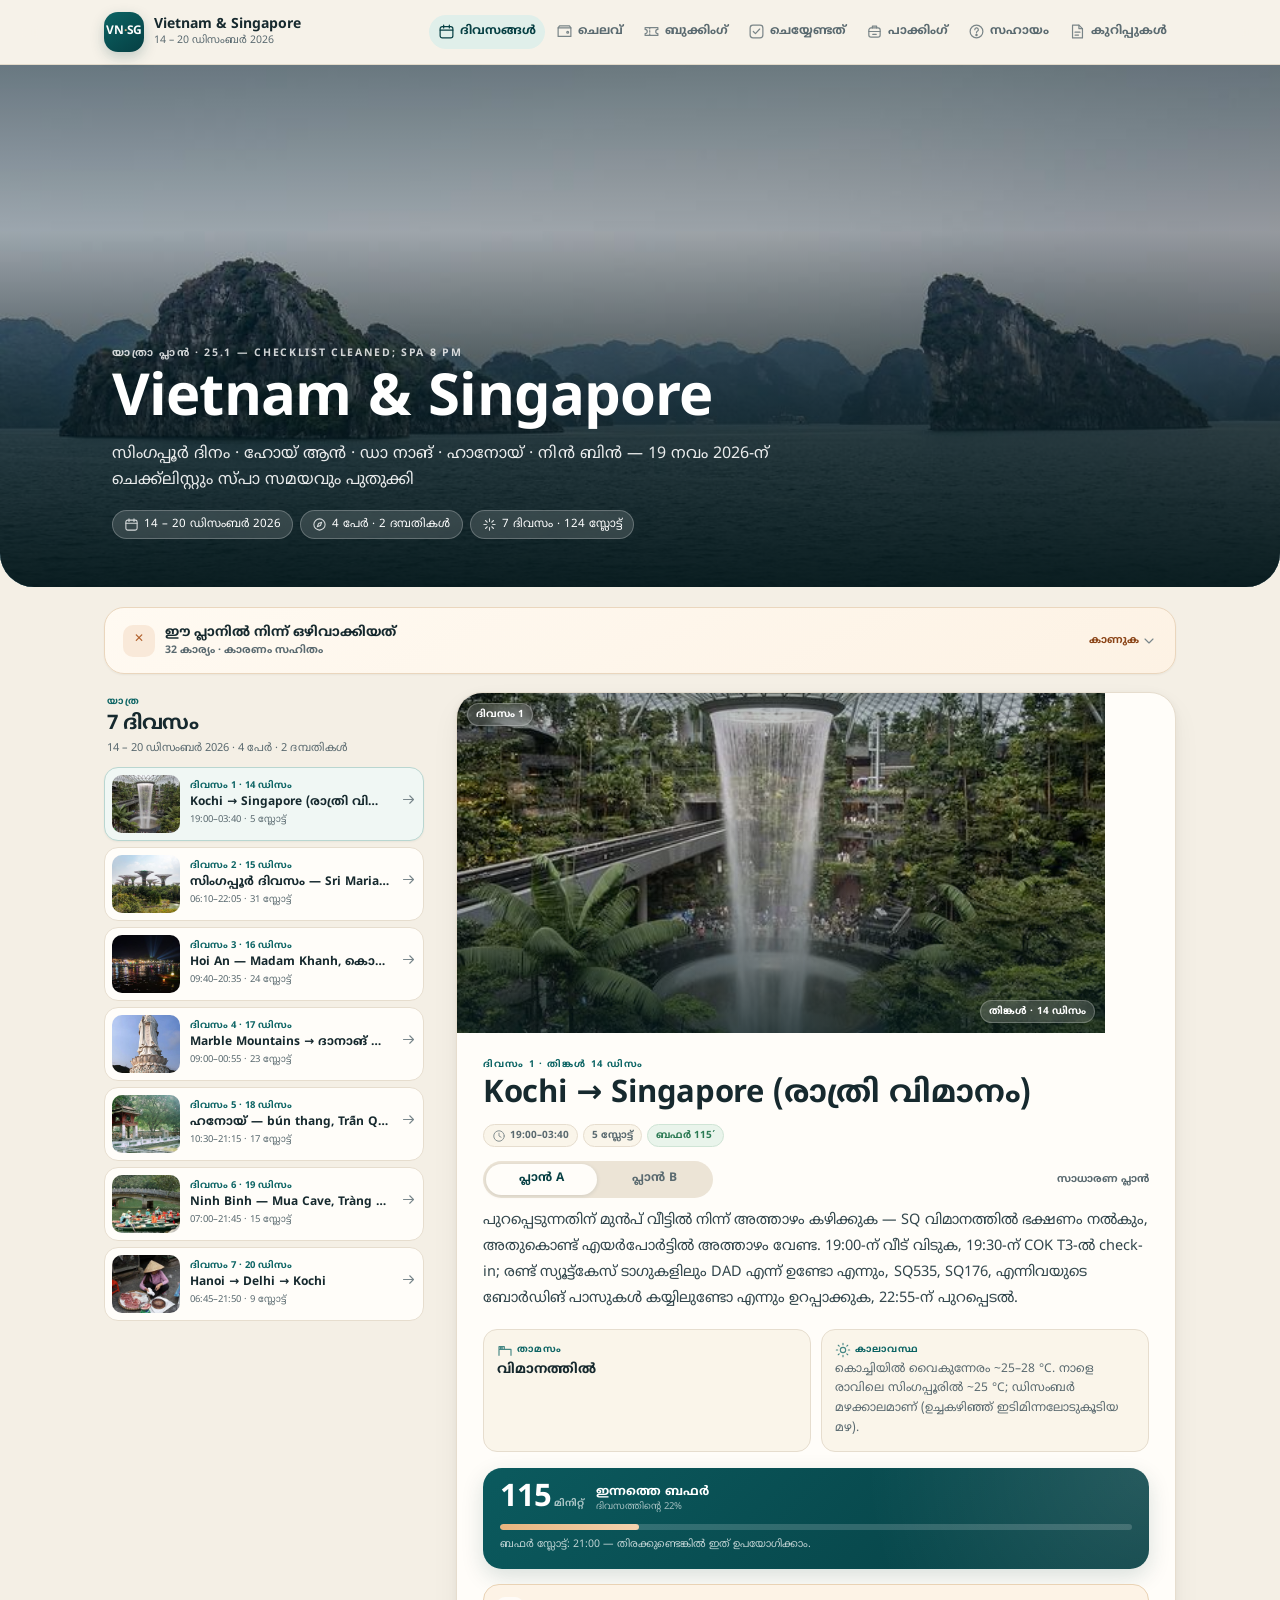
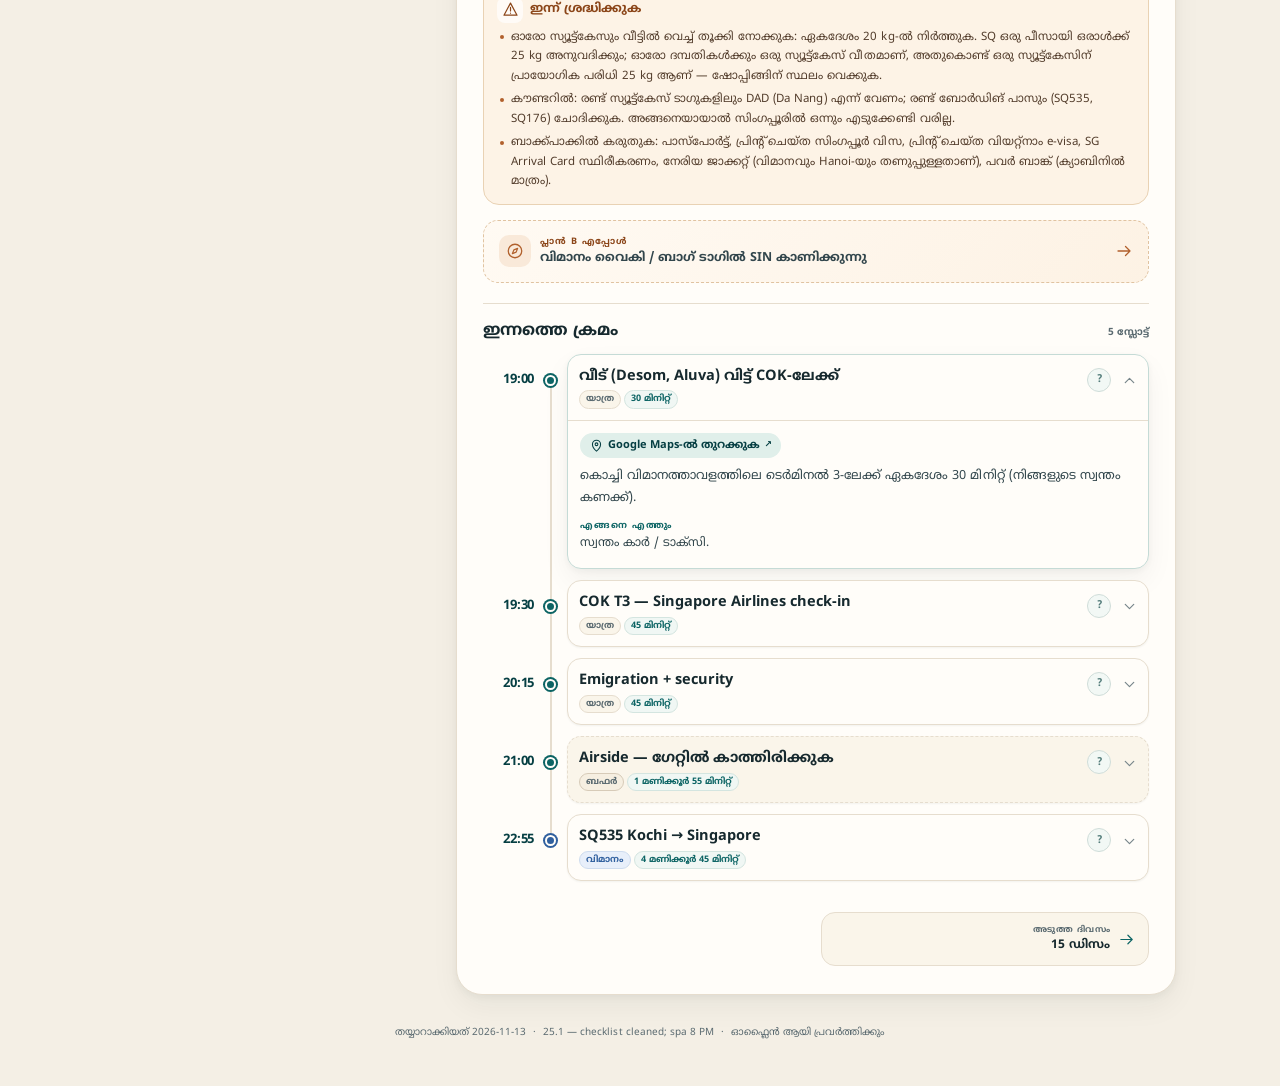
==== commit f403fce8: "Add files via upload" ====
--- a/index.html
+++ b/index.html
@@ -7,7 +7,7 @@
     <link rel="icon" href="data:," />
     <meta name="description" content="വിയറ്റ്നാം & സിംഗപ്പൂർ — 14–20 ഡിസംബർ 2026. ദിവസാന്തര പ്ലാൻ, ബഫർ, ചെലവ്, ബുക്കിംഗ്, ചെയ്യേണ്ടത്, ഭാഷയും അടിയന്തിര നമ്പറുകളും, കുറിപ്പുകൾ." />
     <title>വിയറ്റ്നാം &amp; സിംഗപ്പൂർ — ഡിസംബർ 2026</title>
-    <script defer src="./assets/index-CkJA8OvS.js"></script>
+    <script defer src="./assets/index-D1mU-vkQ.js"></script>
     <link rel="stylesheet" href="./assets/index-CeAtSv5Q.css">
   </head>
   <body>
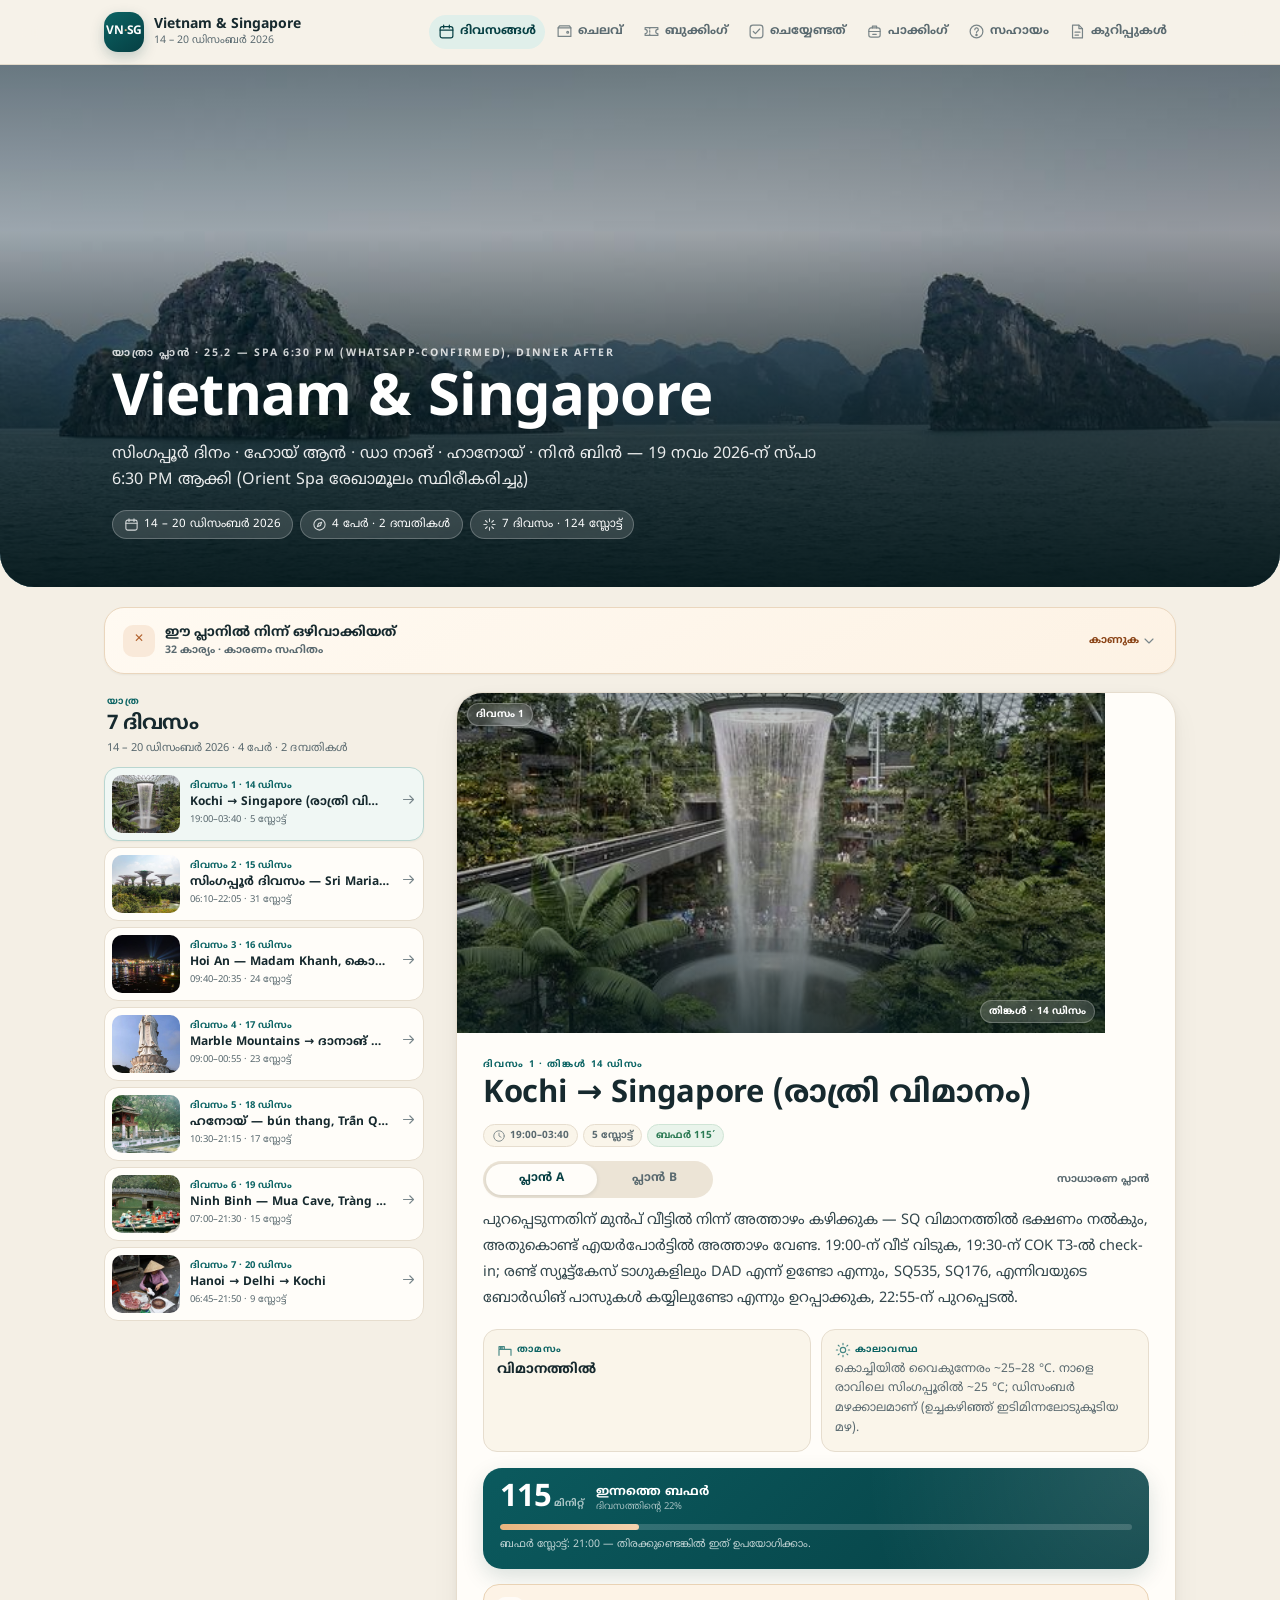
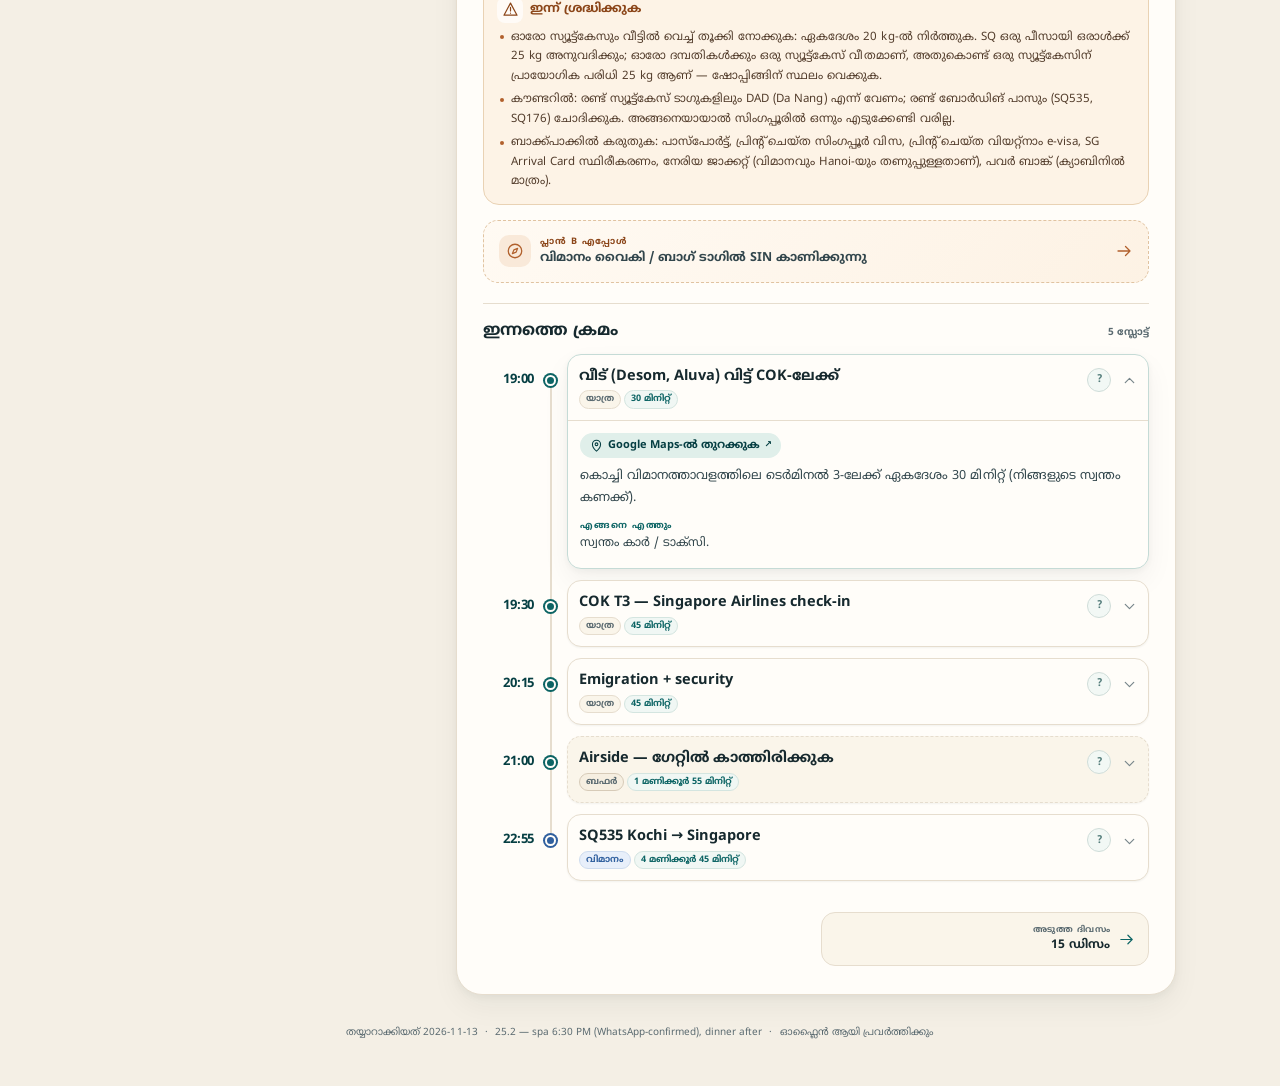
==== commit c7ba1fef: "Add files via upload" ====
--- a/index.html
+++ b/index.html
@@ -7,7 +7,7 @@
     <link rel="icon" href="data:," />
     <meta name="description" content="വിയറ്റ്നാം & സിംഗപ്പൂർ — 14–20 ഡിസംബർ 2026. ദിവസാന്തര പ്ലാൻ, ബഫർ, ചെലവ്, ബുക്കിംഗ്, ചെയ്യേണ്ടത്, ഭാഷയും അടിയന്തിര നമ്പറുകളും, കുറിപ്പുകൾ." />
     <title>വിയറ്റ്നാം &amp; സിംഗപ്പൂർ — ഡിസംബർ 2026</title>
-    <script defer src="./assets/index-D1mU-vkQ.js"></script>
+    <script defer src="./assets/index-BbRzaCVZ.js"></script>
     <link rel="stylesheet" href="./assets/index-CeAtSv5Q.css">
   </head>
   <body>
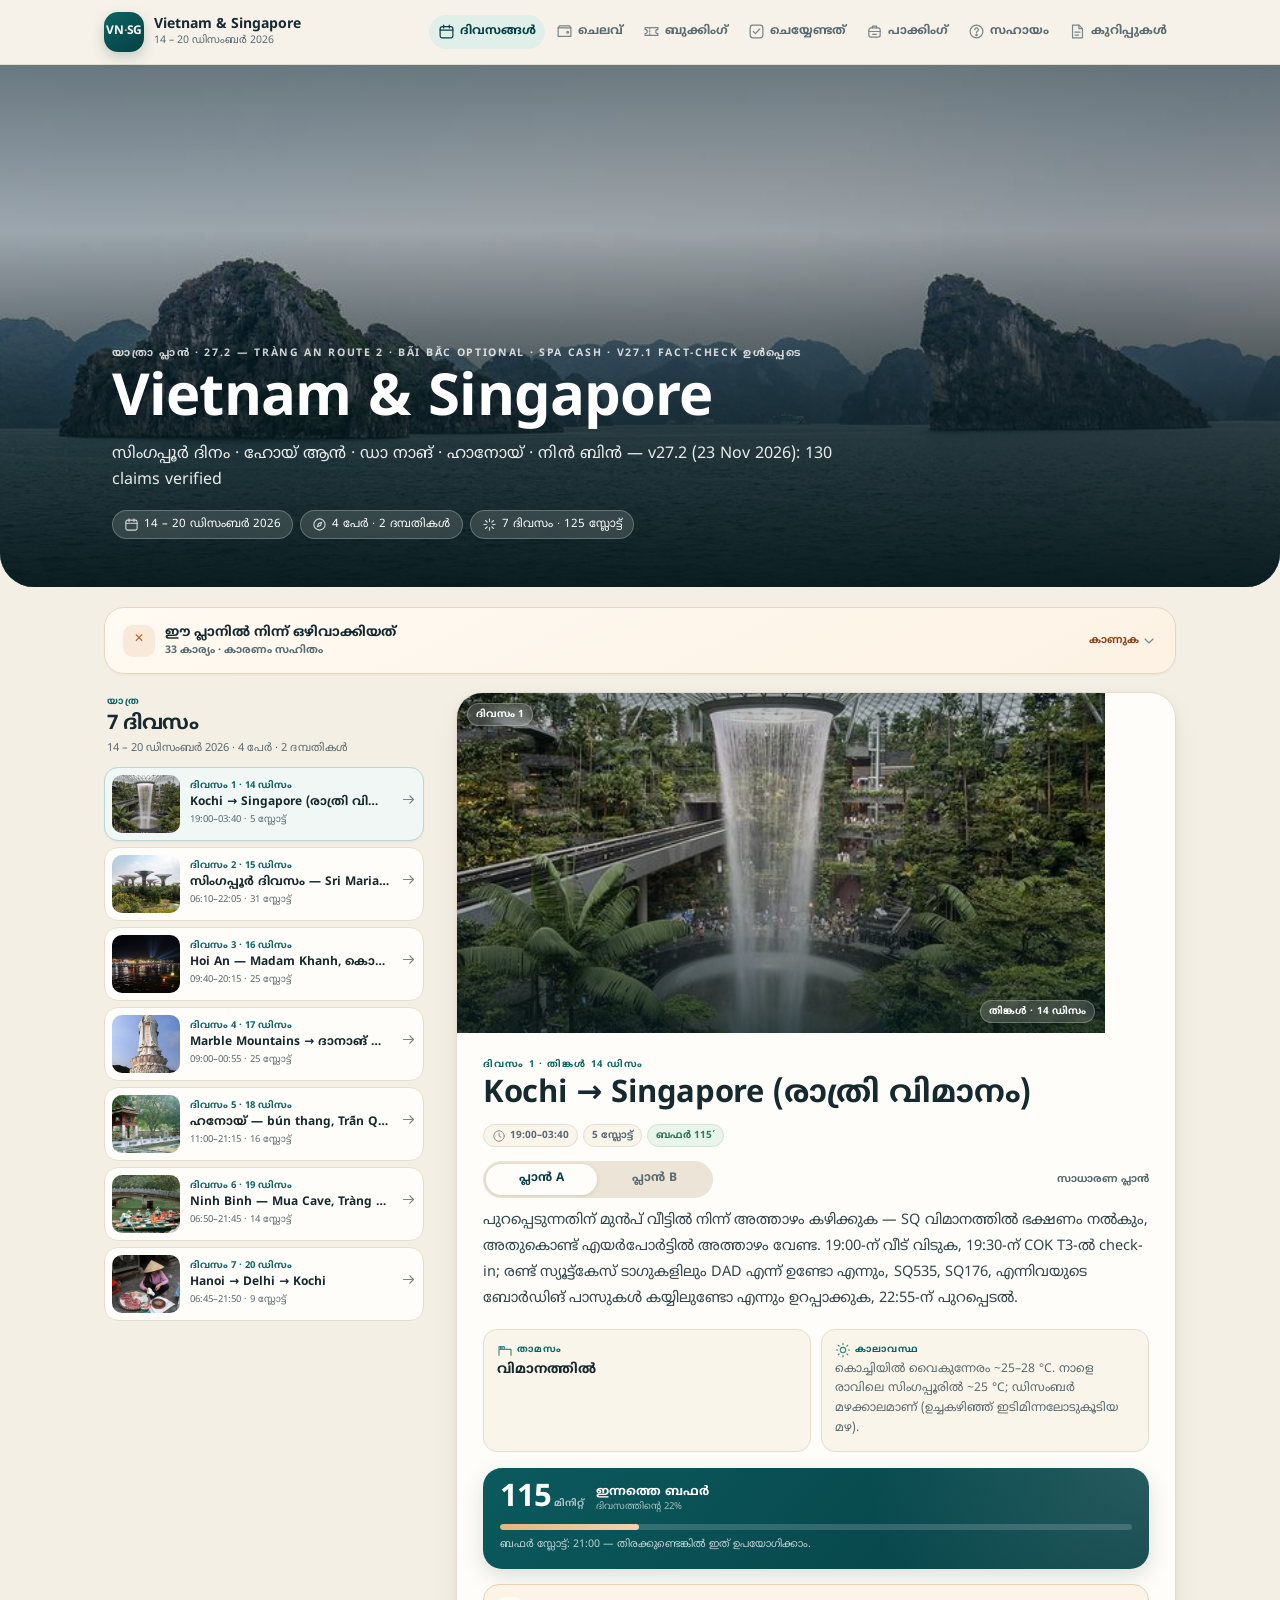
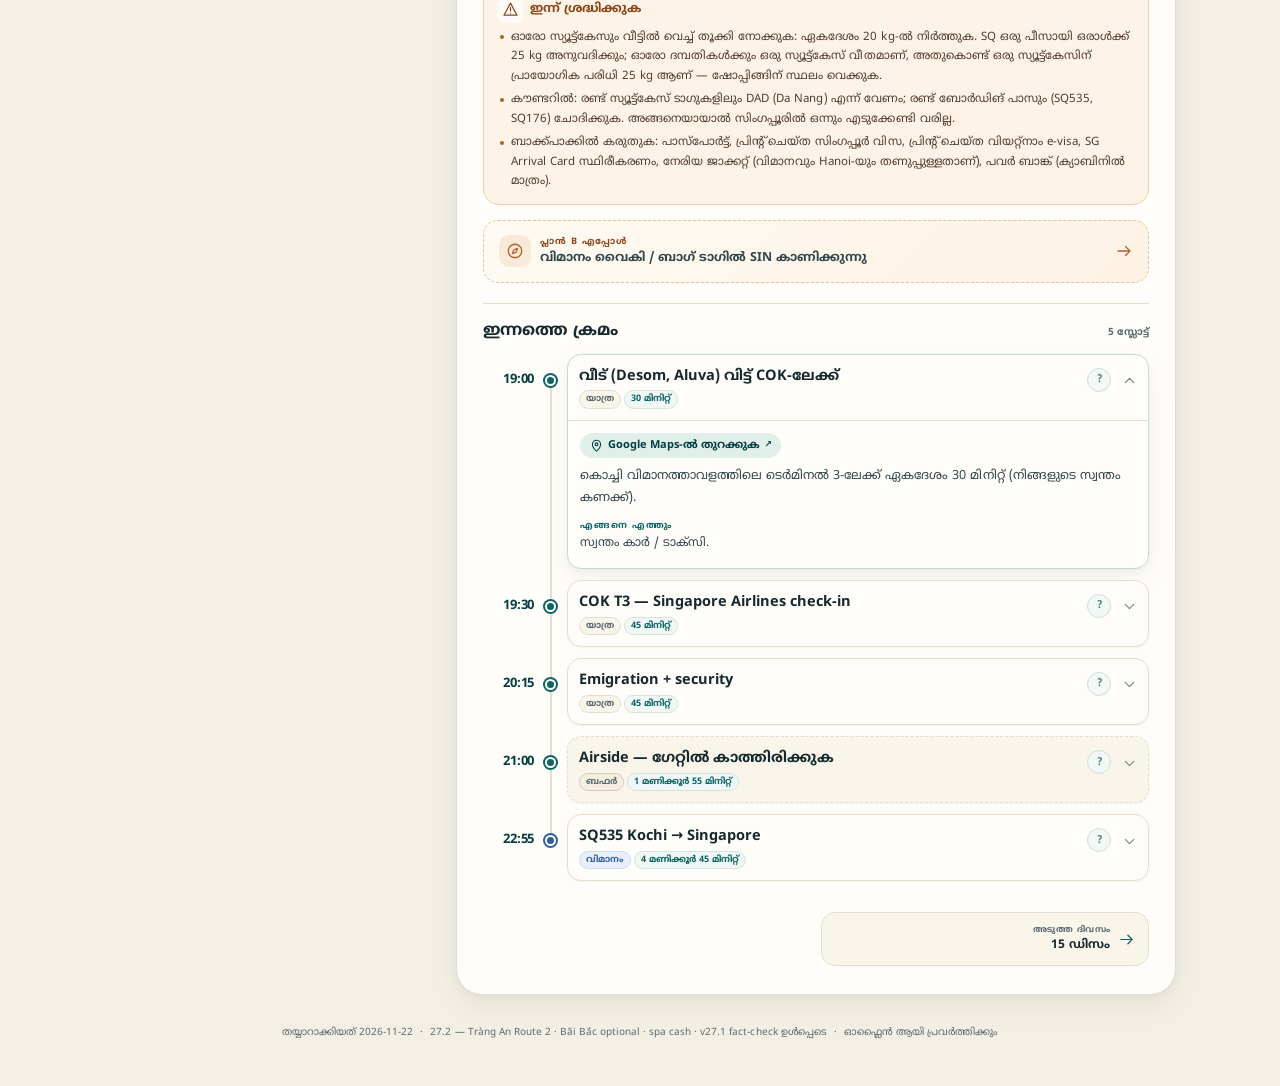
==== commit 404b4b9e: "Add files via upload" ====
--- a/index.html
+++ b/index.html
@@ -7,7 +7,7 @@
     <link rel="icon" href="data:," />
     <meta name="description" content="വിയറ്റ്നാം & സിംഗപ്പൂർ — 14–20 ഡിസംബർ 2026. ദിവസാന്തര പ്ലാൻ, ബഫർ, ചെലവ്, ബുക്കിംഗ്, ചെയ്യേണ്ടത്, ഭാഷയും അടിയന്തിര നമ്പറുകളും, കുറിപ്പുകൾ." />
     <title>വിയറ്റ്നാം &amp; സിംഗപ്പൂർ — ഡിസംബർ 2026</title>
-    <script defer src="./assets/index-BbRzaCVZ.js"></script>
+    <script defer src="./assets/index-CpaCGoQZ.js"></script>
     <link rel="stylesheet" href="./assets/index-CeAtSv5Q.css">
   </head>
   <body>
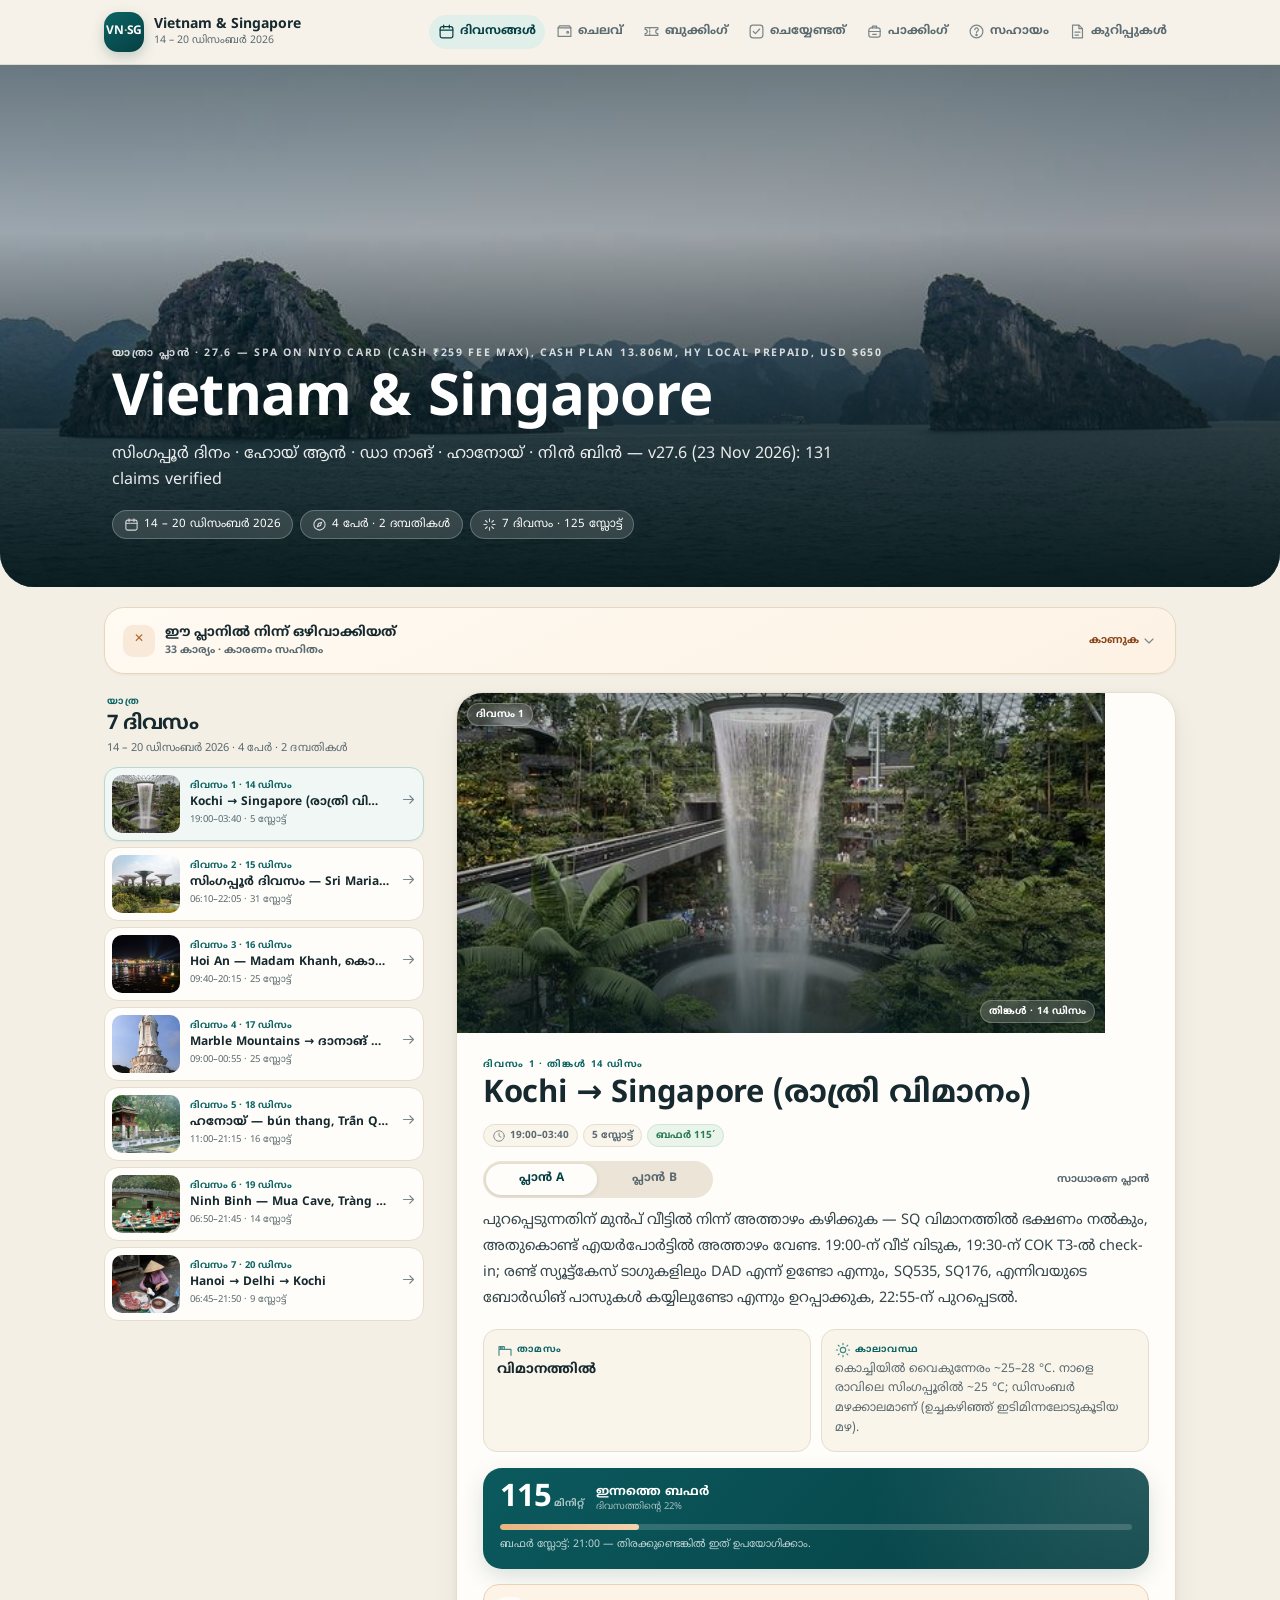
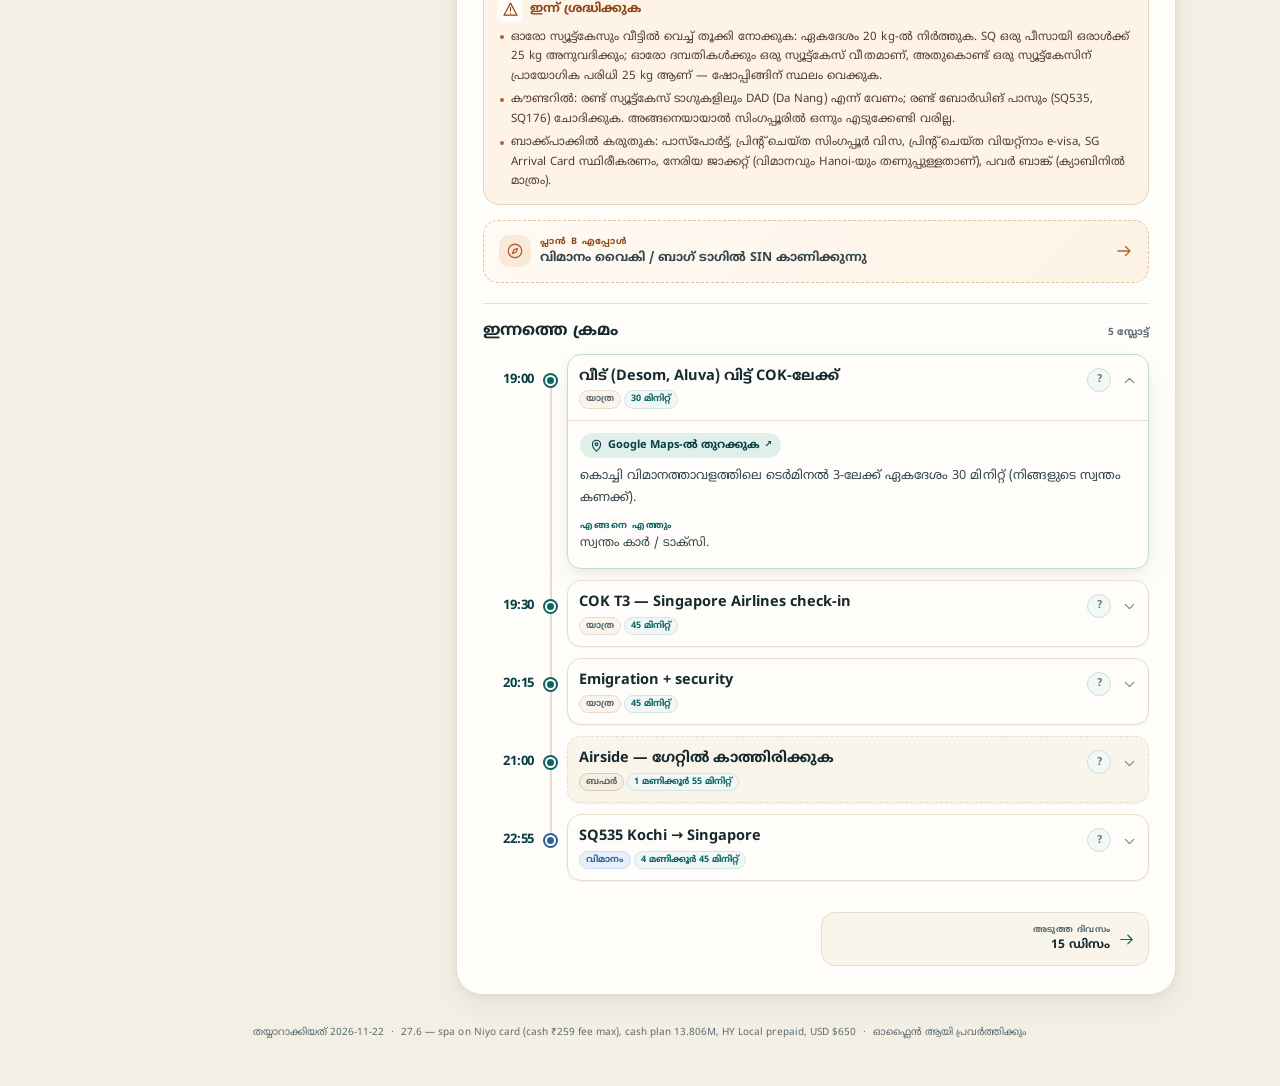
==== commit 4399afe6: "Add files via upload" ====
--- a/index.html
+++ b/index.html
@@ -7,7 +7,7 @@
     <link rel="icon" href="data:," />
     <meta name="description" content="വിയറ്റ്നാം & സിംഗപ്പൂർ — 14–20 ഡിസംബർ 2026. ദിവസാന്തര പ്ലാൻ, ബഫർ, ചെലവ്, ബുക്കിംഗ്, ചെയ്യേണ്ടത്, ഭാഷയും അടിയന്തിര നമ്പറുകളും, കുറിപ്പുകൾ." />
     <title>വിയറ്റ്നാം &amp; സിംഗപ്പൂർ — ഡിസംബർ 2026</title>
-    <script defer src="./assets/index-CpaCGoQZ.js"></script>
+    <script defer src="./assets/index-BF_1iPTY.js"></script>
     <link rel="stylesheet" href="./assets/index-CeAtSv5Q.css">
   </head>
   <body>
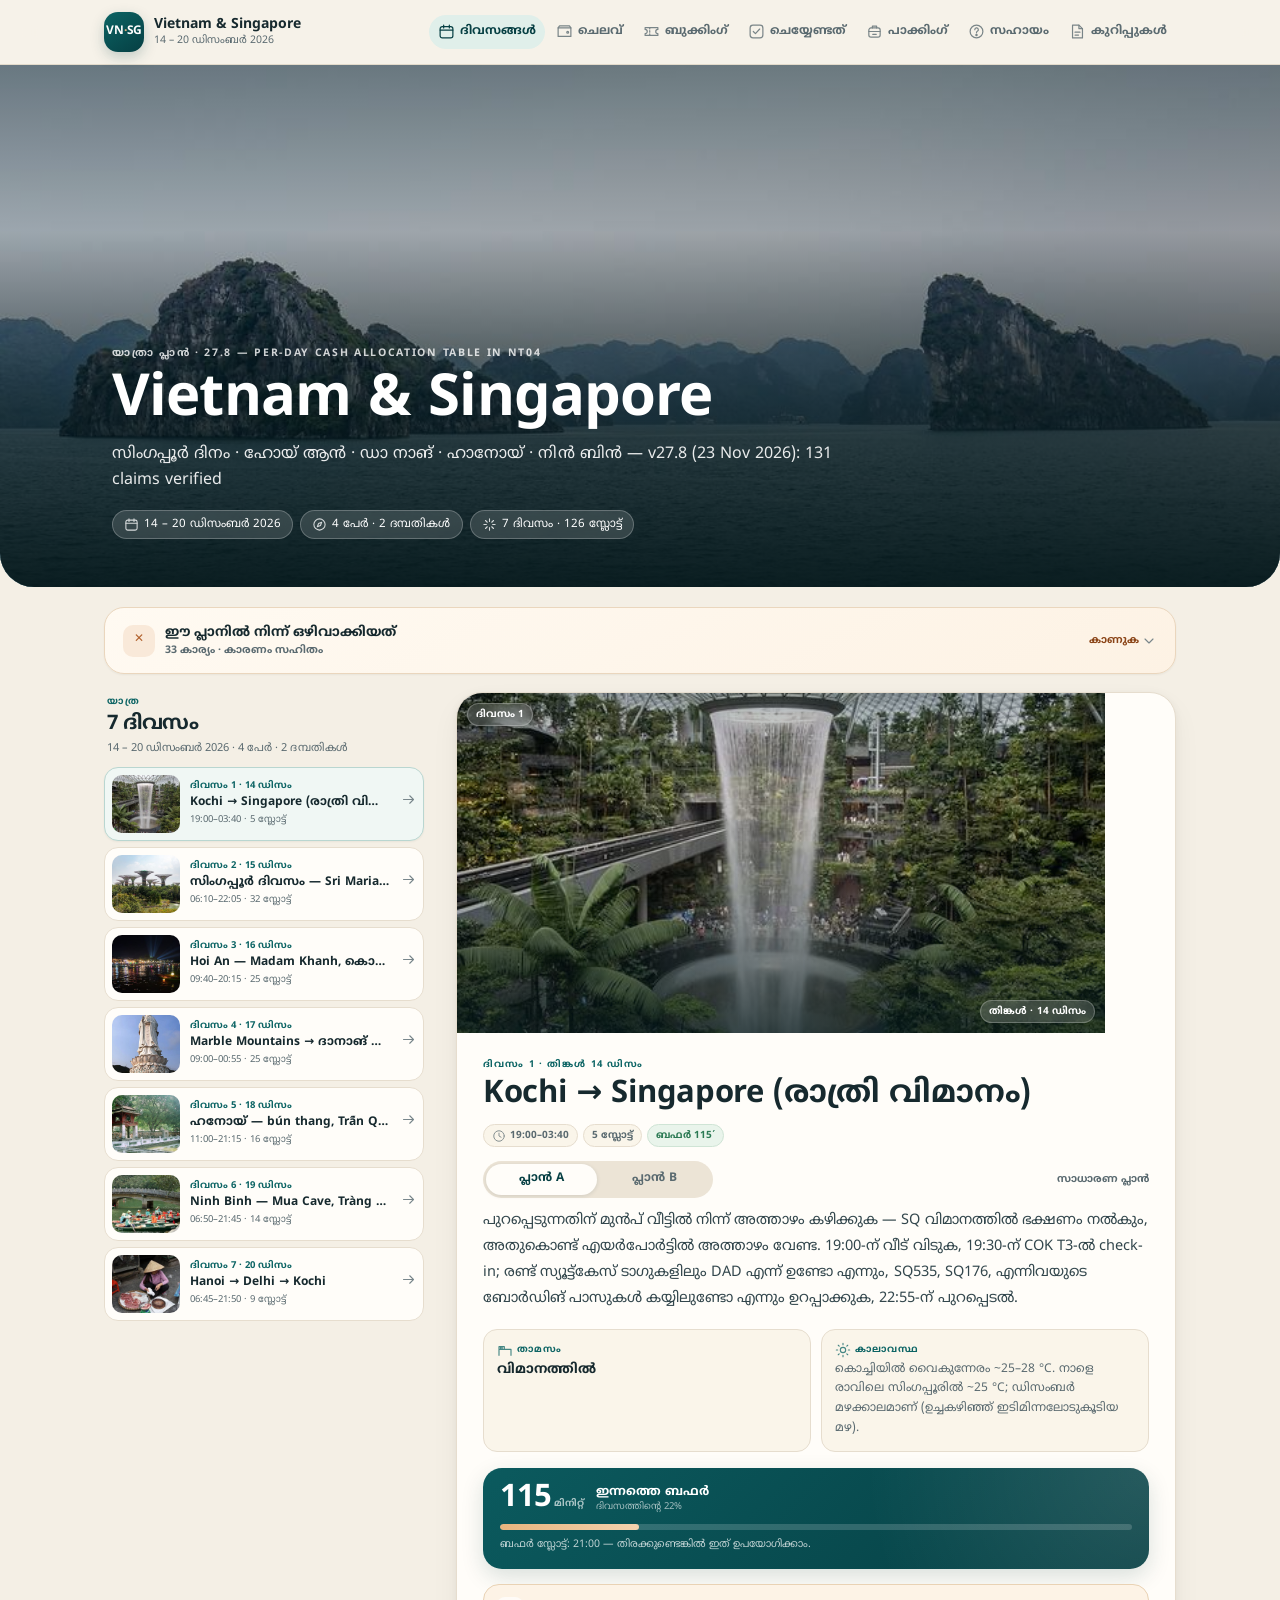
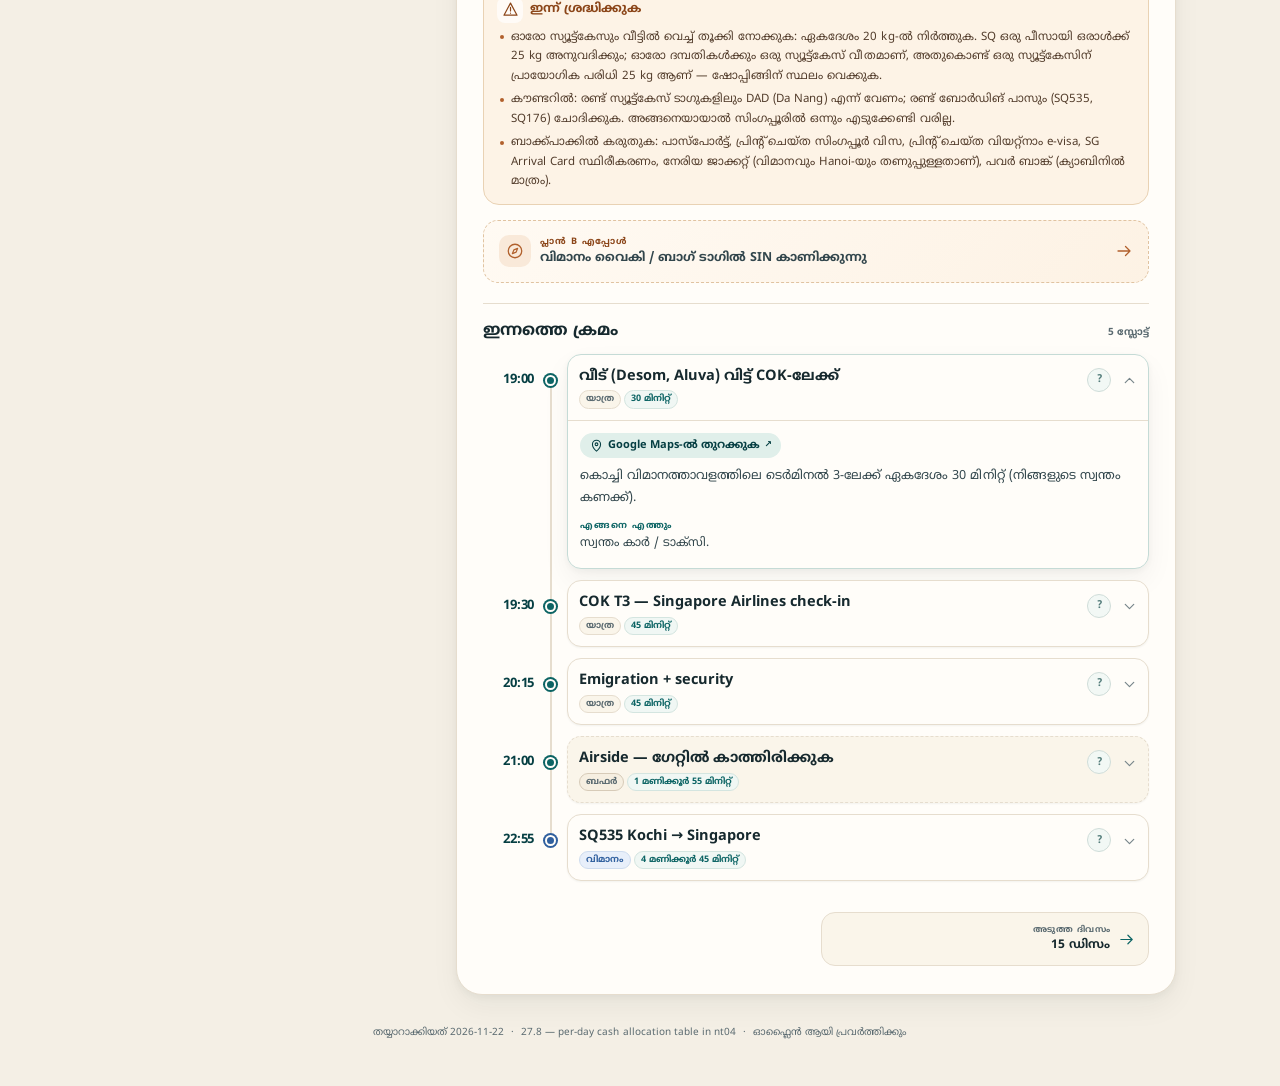
==== commit 5cb6662e: "Add files via upload" ====
--- a/index.html
+++ b/index.html
@@ -7,7 +7,7 @@
     <link rel="icon" href="data:," />
     <meta name="description" content="വിയറ്റ്നാം & സിംഗപ്പൂർ — 14–20 ഡിസംബർ 2026. ദിവസാന്തര പ്ലാൻ, ബഫർ, ചെലവ്, ബുക്കിംഗ്, ചെയ്യേണ്ടത്, ഭാഷയും അടിയന്തിര നമ്പറുകളും, കുറിപ്പുകൾ." />
     <title>വിയറ്റ്നാം &amp; സിംഗപ്പൂർ — ഡിസംബർ 2026</title>
-    <script defer src="./assets/index-BF_1iPTY.js"></script>
+    <script defer src="./assets/index-_-C6NMxQ.js"></script>
     <link rel="stylesheet" href="./assets/index-CeAtSv5Q.css">
   </head>
   <body>
